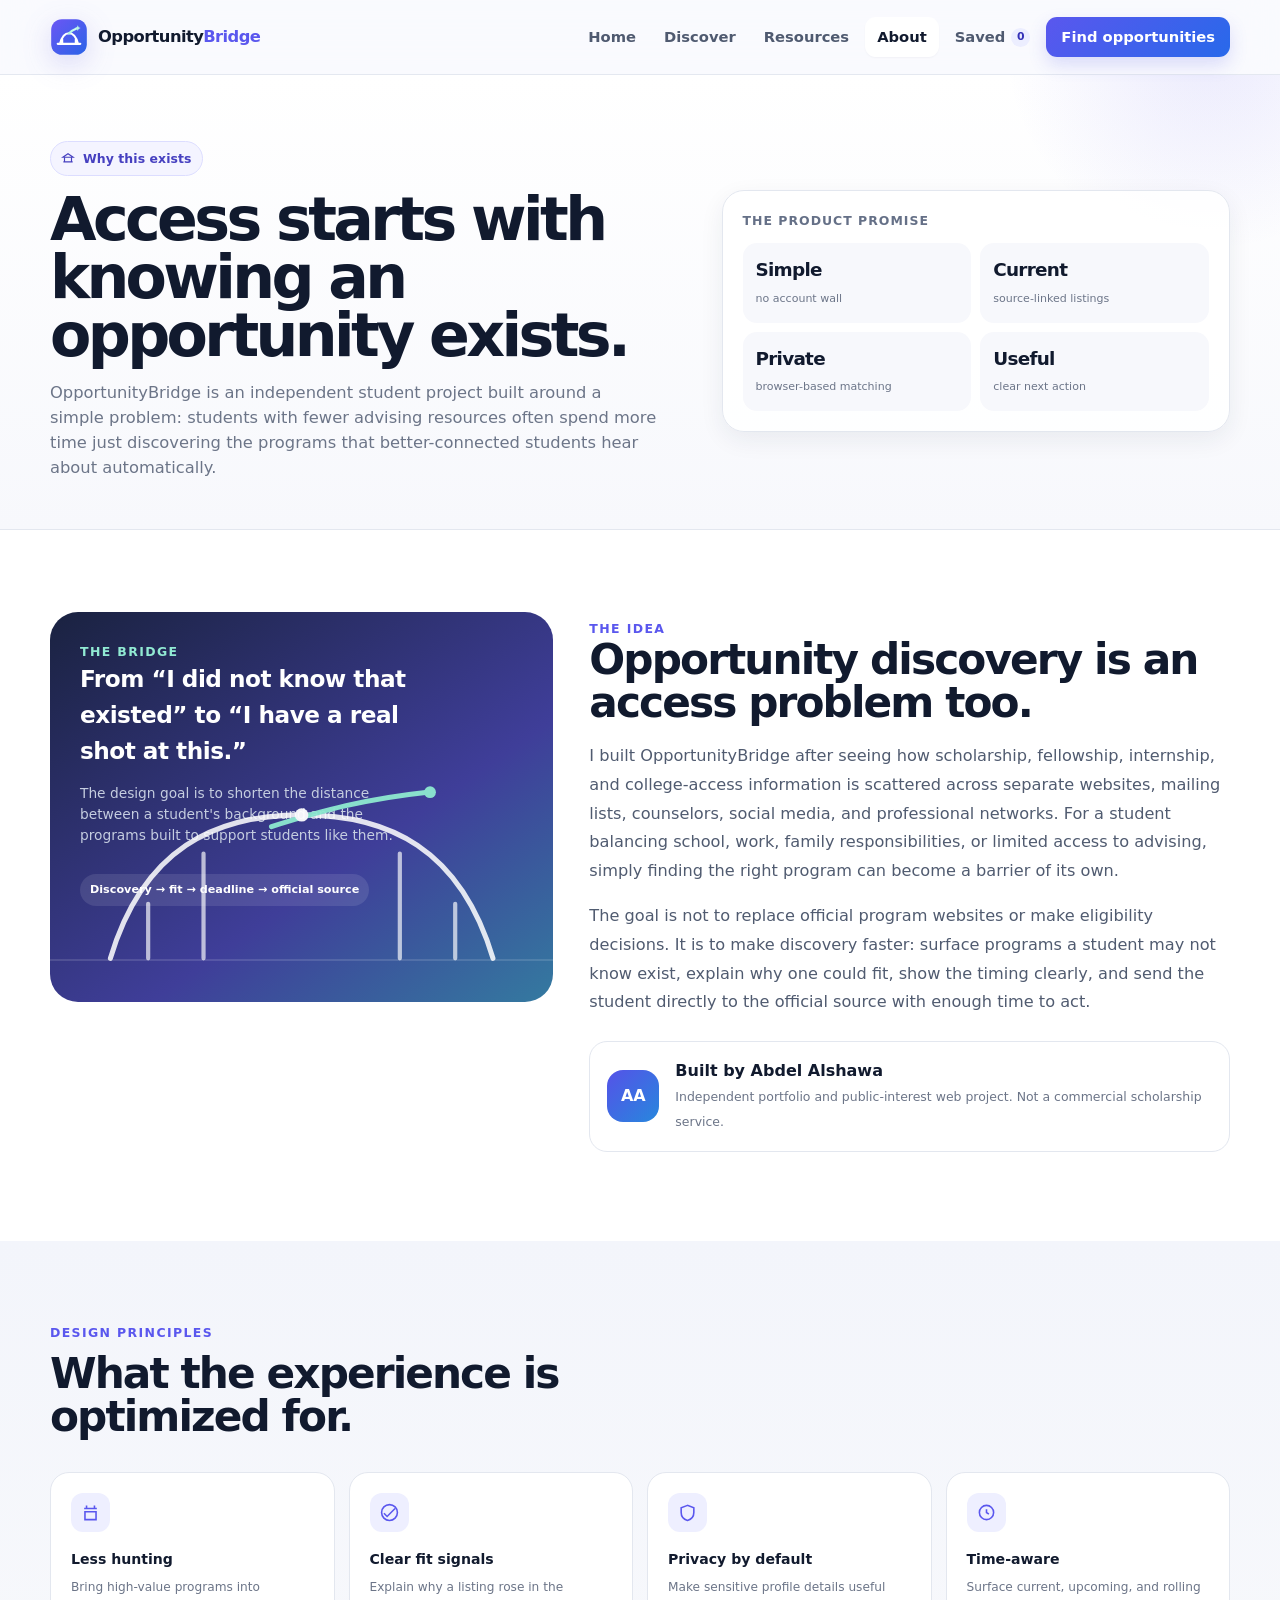
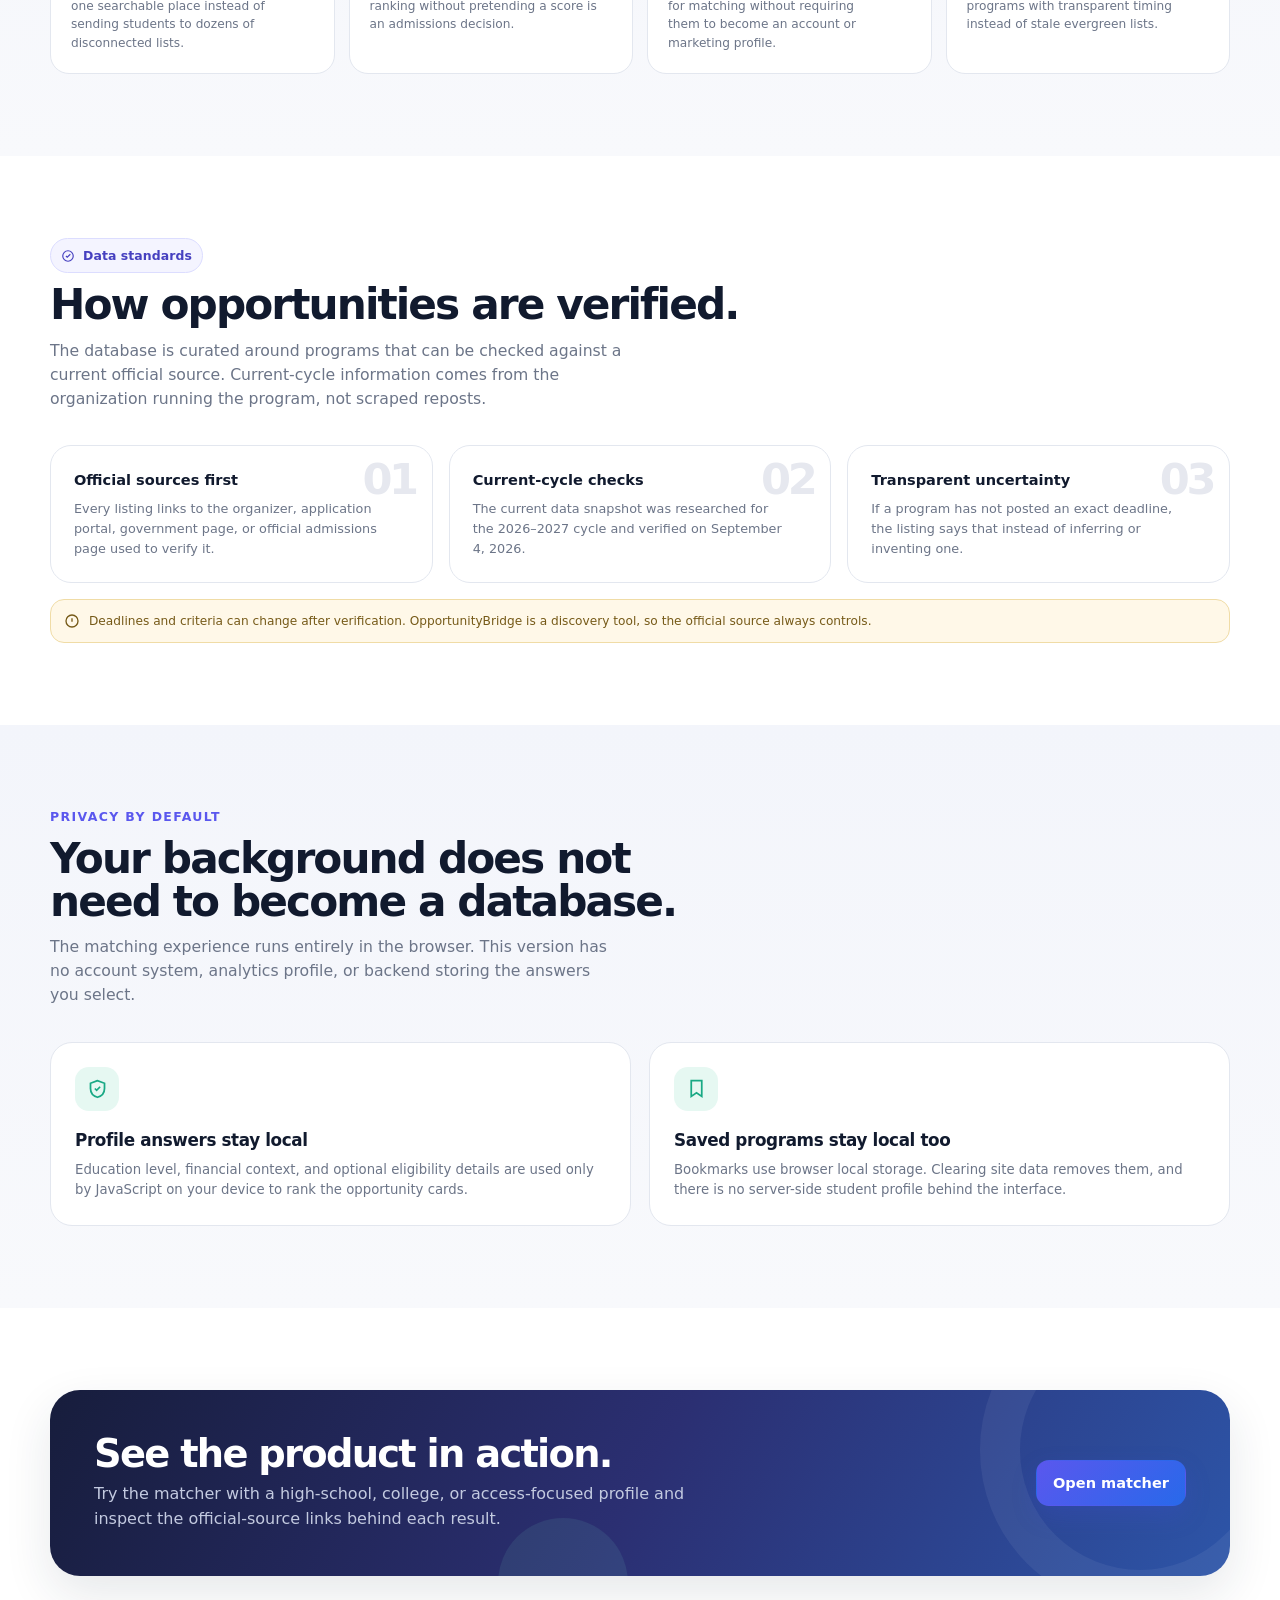
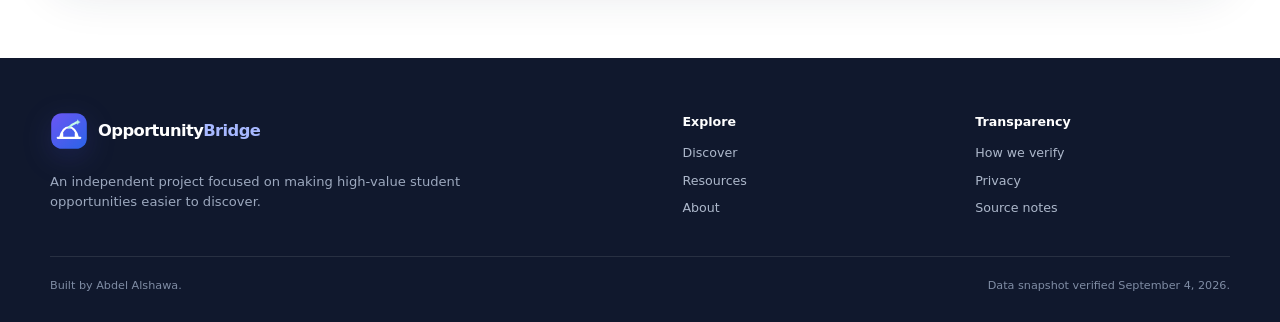
==== about.html @ 3ac4e755 "Add files via upload" ====
<!doctype html>
<html lang="en">
<head><meta charset="utf-8"><meta name="viewport" content="width=device-width, initial-scale=1"><meta name="description" content="Why OpportunityBridge exists, how opportunity data is verified, and how the matching experience protects student privacy."><meta name="theme-color" content="#5a57ee"><title>About | OpportunityBridge</title><link rel="icon" href="favicon.svg" type="image/svg+xml"><link rel="stylesheet" href="styles.css"></head>
<body>
<a class="skip-link" href="#main">Skip to content</a>
<header class="site-header"><div class="container nav"><a class="brand" href="index.html"><span class="brand-mark"><img src="logo-mark.svg" alt=""></span><span class="brand-name">Opportunity<span>Bridge</span></span></a><button class="mobile-menu" aria-label="Open navigation" aria-expanded="false"><svg viewBox="0 0 24 24" fill="none" stroke="currentColor" stroke-width="2"><path d="M4 7h16M4 12h16M4 17h16"/></svg></button><nav class="nav-links"><a href="index.html">Home</a><a href="discover.html">Discover</a><a href="resources.html">Resources</a><a class="active" href="about.html">About</a><a class="saved-nav" href="discover.html?saved=1">Saved <span class="saved-count" data-saved-count>0</span></a><a class="nav-cta" href="discover.html">Find opportunities</a></nav></div></header>
<main id="main">
<section class="page-hero"><div class="container page-hero-grid"><div><div class="eyebrow"><svg viewBox="0 0 24 24" fill="none" stroke="currentColor" stroke-width="2"><path d="M4 17h16M6 17V9m12 8V9"/><path d="M3 9h18L12 3 3 9Z"/></svg> Why this exists</div><h1>Access starts with knowing an opportunity exists.</h1><p>OpportunityBridge is an independent student project built around a simple problem: students with fewer advising resources often spend more time just discovering the programs that better-connected students hear about automatically.</p></div><div class="hero-side-panel"><div class="side-panel-title">The product promise</div><div class="side-metric-grid"><div class="side-metric"><strong>Simple</strong><span>no account wall</span></div><div class="side-metric"><strong>Current</strong><span>source-linked listings</span></div><div class="side-metric"><strong>Private</strong><span>browser-based matching</span></div><div class="side-metric"><strong>Useful</strong><span>clear next action</span></div></div></div></div></section>

<section class="section white"><div class="container story-layout"><div class="story-visual"><div class="kicker" style="color:#91ead3">The bridge</div><h3>From “I did not know that existed” to “I have a real shot at this.”</h3><p>The design goal is to shorten the distance between a student's background and the programs built to support students like them.</p><span class="quote-chip">Discovery → fit → deadline → official source</span><svg class="bridge-art" viewBox="0 0 600 250" fill="none" xmlns="http://www.w3.org/2000/svg"><path d="M0 218H600" stroke="rgba(255,255,255,.18)" stroke-width="2"/><path d="M72 216C111 85 197 45 300 45C403 45 489 85 528 216" stroke="rgba(255,255,255,.9)" stroke-width="6" stroke-linecap="round"/><path d="M117 216V151M483 216V151M183 216V91M417 216V91" stroke="rgba(255,255,255,.7)" stroke-width="5" stroke-linecap="round"/><path d="M264 59C327 39 376 26 450 18" stroke="#8EE9D0" stroke-width="6" stroke-linecap="round"/><circle cx="453" cy="18" r="7" fill="#8EE9D0"/><circle cx="300" cy="45" r="8" fill="#fff"/></svg></div><div class="story-copy"><div class="kicker">The idea</div><h2>Opportunity discovery is an access problem too.</h2><p>I built OpportunityBridge after seeing how scholarship, fellowship, internship, and college-access information is scattered across separate websites, mailing lists, counselors, social media, and professional networks. For a student balancing school, work, family responsibilities, or limited access to advising, simply finding the right program can become a barrier of its own.</p><p>The goal is not to replace official program websites or make eligibility decisions. It is to make discovery faster: surface programs a student may not know exist, explain why one could fit, show the timing clearly, and send the student directly to the official source with enough time to act.</p><div class="founder-card"><div class="founder-avatar">AA</div><div><strong>Built by Abdel Alshawa</strong><span>Independent portfolio and public-interest web project. Not a commercial scholarship service.</span></div></div></div></div></section>

<section class="section tint"><div class="container"><div class="section-head"><div class="section-copy"><div class="kicker">Design principles</div><h2>What the experience is optimized for.</h2></div></div><div class="principles-grid"><article class="principle-card"><div class="principle-icon"><svg viewBox="0 0 24 24" fill="none" stroke="currentColor" stroke-width="2"><path d="M4 7h16M7 3v4m10-4v4M5 11h14v10H5z"/></svg></div><strong>Less hunting</strong><p>Bring high-value programs into one searchable place instead of sending students to dozens of disconnected lists.</p></article><article class="principle-card"><div class="principle-icon"><svg viewBox="0 0 24 24" fill="none" stroke="currentColor" stroke-width="2"><path d="m5 13 4 4L19 7"/><circle cx="12" cy="12" r="10"/></svg></div><strong>Clear fit signals</strong><p>Explain why a listing rose in the ranking without pretending a score is an admissions decision.</p></article><article class="principle-card"><div class="principle-icon"><svg viewBox="0 0 24 24" fill="none" stroke="currentColor" stroke-width="2"><path d="M12 3 4 6v6c0 5 3.4 8.7 8 10 4.6-1.3 8-5 8-10V6l-8-3Z"/></svg></div><strong>Privacy by default</strong><p>Make sensitive profile details useful for matching without requiring them to become an account or marketing profile.</p></article><article class="principle-card"><div class="principle-icon"><svg viewBox="0 0 24 24" fill="none" stroke="currentColor" stroke-width="2"><path d="M12 8v4l3 2"/><circle cx="12" cy="12" r="9"/></svg></div><strong>Time-aware</strong><p>Surface current, upcoming, and rolling programs with transparent timing instead of stale evergreen lists.</p></article></div></div></section>

<section class="section white" id="verification"><div class="container"><div class="section-head"><div class="section-copy"><div class="eyebrow"><svg viewBox="0 0 24 24" fill="none" stroke="currentColor" stroke-width="2"><circle cx="12" cy="12" r="9"/><path d="m8.5 12 2.2 2.2L16 9"/></svg> Data standards</div><h2>How opportunities are verified.</h2><p>The database is curated around programs that can be checked against a current official source. Current-cycle information comes from the organization running the program, not scraped reposts.</p></div></div><div class="method-grid"><article class="method-card"><strong>Official sources first</strong><p>Every listing links to the organizer, application portal, government page, or official admissions page used to verify it.</p></article><article class="method-card"><strong>Current-cycle checks</strong><p>The current data snapshot was researched for the 2026–2027 cycle and verified on September 4, 2026.</p></article><article class="method-card"><strong>Transparent uncertainty</strong><p>If a program has not posted an exact deadline, the listing says that instead of inferring or inventing one.</p></article></div><div style="height:16px"></div><div class="disclaimer"><svg viewBox="0 0 24 24" fill="none" stroke="currentColor" stroke-width="2"><circle cx="12" cy="12" r="9"/><path d="M12 8v5M12 17h.01"/></svg><span>Deadlines and criteria can change after verification. OpportunityBridge is a discovery tool, so the official source always controls.</span></div></div></section>

<section class="section tint" id="privacy"><div class="container"><div class="section-head"><div class="section-copy"><div class="kicker">Privacy by default</div><h2>Your background does not need to become a database.</h2><p>The matching experience runs entirely in the browser. This version has no account system, analytics profile, or backend storing the answers you select.</p></div></div><div class="privacy-grid"><article class="privacy-feature"><div class="feature-icon"><svg viewBox="0 0 24 24" fill="none" stroke="currentColor" stroke-width="2"><path d="M12 3 4 6v6c0 5 3.4 8.7 8 10 4.6-1.3 8-5 8-10V6l-8-3Z"/><path d="m9 12 2 2 4-4"/></svg></div><h3>Profile answers stay local</h3><p>Education level, financial context, and optional eligibility details are used only by JavaScript on your device to rank the opportunity cards.</p></article><article class="privacy-feature"><div class="feature-icon"><svg viewBox="0 0 24 24" fill="none" stroke="currentColor" stroke-width="2"><path d="M6 3h12v18l-6-4-6 4z"/></svg></div><h3>Saved programs stay local too</h3><p>Bookmarks use browser local storage. Clearing site data removes them, and there is no server-side student profile behind the interface.</p></article></div></div></section>
<section class="section white"><div class="container"><div class="cta-band"><div><h2>See the product in action.</h2><p>Try the matcher with a high-school, college, or access-focused profile and inspect the official-source links behind each result.</p></div><a class="btn btn-primary" href="discover.html">Open matcher</a></div></div></section>
</main>
<footer class="site-footer"><div class="container"><div class="footer-grid"><div><a class="brand" href="index.html"><span class="brand-mark"><img src="logo-mark.svg" alt=""></span><span class="brand-name">Opportunity<span>Bridge</span></span></a><p>An independent project focused on making high-value student opportunities easier to discover.</p></div><div class="footer-links"><strong>Explore</strong><a href="discover.html">Discover</a><a href="resources.html">Resources</a><a href="about.html">About</a></div><div class="footer-links"><strong>Transparency</strong><a href="#verification">How we verify</a><a href="#privacy">Privacy</a><a href="sources.html">Source notes</a></div></div><div class="footer-bottom"><span>Built by Abdel Alshawa.</span><span>Data snapshot verified September 4, 2026.</span></div></div></footer>
<div class="toast" id="toast" role="status" aria-live="polite"><div class="toast-icon"><svg viewBox="0 0 24 24" fill="none" stroke="currentColor" stroke-width="2"><path d="m5 13 4 4L19 7"/></svg></div><div><strong id="toast-title">Saved</strong><span id="toast-copy">Opportunity added to your list.</span></div></div>
<script src="data.js"></script><script src="app.js"></script></body></html>
---- styles.css ----
:root {
  --bg: #f6f7fb;
  --bg-deep: #eef1f8;
  --surface: #ffffff;
  --surface-2: #fbfcff;
  --ink: #111a2e;
  --ink-soft: #39445b;
  --muted: #6c7588;
  --line: #e3e7ef;
  --line-strong: #d5dbe7;
  --brand: #5a57ee;
  --brand-2: #2869ea;
  --brand-dark: #3431b7;
  --brand-soft: #eeefff;
  --mint: #19a985;
  --mint-soft: #e6f8f2;
  --amber: #a96708;
  --amber-soft: #fff4dd;
  --rose: #c2415d;
  --rose-soft: #fff0f3;
  --blue-soft: #eaf2ff;
  --violet: #7a49cf;
  --violet-soft: #f3edff;
  --shadow-xs: 0 1px 2px rgba(17, 24, 39, .04);
  --shadow-sm: 0 8px 24px rgba(31, 42, 68, .07);
  --shadow-md: 0 18px 48px rgba(31, 42, 68, .11);
  --shadow-lg: 0 30px 80px rgba(31, 42, 68, .16);
  --radius-sm: 12px;
  --radius: 18px;
  --radius-lg: 26px;
  --radius-xl: 34px;
  --container: 1180px;
}

* { box-sizing: border-box; }
html { scroll-behavior: smooth; }
body {
  margin: 0;
  min-height: 100vh;
  background: var(--bg);
  color: var(--ink);
  font-family: Inter, ui-sans-serif, system-ui, -apple-system, BlinkMacSystemFont, "Segoe UI", sans-serif;
  line-height: 1.55;
  -webkit-font-smoothing: antialiased;
}
body::selection { background: #dcdcff; color: #1f1c74; }
a { color: inherit; }
button, input, select { font: inherit; }
button { cursor: pointer; }
img, svg { display: block; max-width: 100%; }
.container { width: min(var(--container), calc(100% - 40px)); margin: 0 auto; }
.muted { color: var(--muted); }

.skip-link { position: fixed; left: 14px; top: -80px; z-index: 9999; background: var(--ink); color: #fff; padding: 10px 14px; border-radius: 10px; text-decoration: none; }
.skip-link:focus { top: 14px; }

/* Header / brand */
.site-header {
  position: sticky;
  top: 0;
  z-index: 60;
  border-bottom: 1px solid rgba(224, 228, 238, .82);
  background: rgba(250, 251, 254, .82);
  backdrop-filter: blur(18px) saturate(160%);
}
.nav { min-height: 74px; display: flex; align-items: center; justify-content: space-between; gap: 22px; }
.brand { display: inline-flex; align-items: center; gap: 10px; text-decoration: none; white-space: nowrap; }
.brand-mark { width: 38px; height: 38px; flex: 0 0 auto; filter: drop-shadow(0 8px 14px rgba(75, 77, 214, .2)); }
.brand-mark img { width: 100%; height: 100%; }
.brand-name { font-weight: 850; letter-spacing: -.035em; font-size: 1.02rem; }
.brand-name span { color: var(--brand); }
.nav-links { display: flex; align-items: center; gap: 4px; }
.nav-links > a { color: #4f5a70; text-decoration: none; padding: 9px 12px; border-radius: 11px; font-size: .92rem; font-weight: 680; transition: .16s ease; }
.nav-links > a:hover, .nav-links > a.active { color: var(--ink); background: rgba(255, 255, 255, .9); box-shadow: var(--shadow-xs); }
.nav-cta { color: #fff !important; background: linear-gradient(135deg, var(--brand), var(--brand-2)) !important; box-shadow: 0 8px 18px rgba(68, 78, 226, .18) !important; padding-inline: 15px !important; }
.nav-cta:hover { transform: translateY(-1px); }
.saved-nav { display: inline-flex; align-items: center; gap: 6px; }
.saved-count { min-width: 19px; height: 19px; border-radius: 999px; display: inline-grid; place-items: center; font-size: .68rem; font-weight: 850; background: #eceeff; color: var(--brand-dark); padding: 0 5px; }
.mobile-menu { display: none; border: 1px solid var(--line); color: var(--ink); background: #fff; border-radius: 12px; width: 42px; height: 42px; place-items: center; }
.mobile-menu svg { width: 19px; }

/* Shared typography / controls */
h1, h2, h3, p { text-wrap: pretty; }
h1 { margin: 0; font-size: clamp(3rem, 5.8vw, 5.8rem); line-height: .96; letter-spacing: -.06em; }
h2 { margin: 0; font-size: clamp(2rem, 3.3vw, 3.35rem); line-height: 1.02; letter-spacing: -.045em; }
h3 { letter-spacing: -.022em; }
.eyebrow { display: inline-flex; align-items: center; gap: 8px; padding: 7px 10px; border: 1px solid #dcddff; background: rgba(243, 243, 255, .9); color: #4640c0; border-radius: 999px; font-size: .78rem; font-weight: 800; letter-spacing: .005em; }
.eyebrow svg { width: 14px; height: 14px; }
.eyebrow-dot { width: 7px; height: 7px; border-radius: 50%; background: var(--brand); box-shadow: 0 0 0 4px #dedfff; }
.kicker { font-size: .78rem; font-weight: 850; text-transform: uppercase; letter-spacing: .11em; color: var(--brand); }
.btn { min-height: 44px; border-radius: 13px; padding: 11px 16px; border: 1px solid transparent; display: inline-flex; align-items: center; justify-content: center; gap: 8px; text-decoration: none; font-weight: 780; font-size: .91rem; transition: transform .18s ease, box-shadow .18s ease, background .18s ease, border-color .18s ease; }
.btn svg { width: 17px; height: 17px; }
.btn-primary { background: linear-gradient(135deg, var(--brand), var(--brand-2)); color: #fff; box-shadow: 0 10px 24px rgba(66, 76, 220, .22); }
.btn-primary:hover { transform: translateY(-2px); box-shadow: 0 14px 28px rgba(66, 76, 220, .26); }
.btn-secondary { background: #fff; color: var(--ink); border-color: var(--line); box-shadow: var(--shadow-xs); }
.btn-secondary:hover { transform: translateY(-1px); border-color: #cdd3df; box-shadow: var(--shadow-sm); }
.btn-ghost { background: transparent; color: #4d5870; border-color: transparent; }
.btn-sm { min-height: 38px; padding: 8px 11px; border-radius: 10px; font-size: .82rem; }

/* Home hero */
.hero {
  position: relative;
  overflow: hidden;
  padding: 82px 0 78px;
  background:
    radial-gradient(circle at 84% 12%, rgba(96, 92, 244, .16), transparent 28%),
    radial-gradient(circle at 12% 88%, rgba(27, 178, 142, .09), transparent 25%),
    linear-gradient(180deg, #fcfcff 0%, #f5f7fc 100%);
}
.hero::before { content: ""; position: absolute; inset: 0; pointer-events: none; opacity: .45; background-image: radial-gradient(#dfe2eb 1px, transparent 1px); background-size: 24px 24px; mask-image: linear-gradient(to bottom, rgba(0,0,0,.55), transparent 78%); }
.hero-orb { position: absolute; border-radius: 999px; filter: blur(1px); pointer-events: none; }
.hero-orb.one { width: 180px; height: 180px; right: 4%; top: 8%; background: rgba(77, 90, 239, .07); border: 1px solid rgba(77,90,239,.11); }
.hero-orb.two { width: 84px; height: 84px; right: 38%; bottom: 8%; background: rgba(26, 169, 133, .09); }
.hero-grid { position: relative; z-index: 2; display: grid; grid-template-columns: 1.03fr .97fr; align-items: center; gap: 66px; }
.hero-copy-wrap { max-width: 700px; }
.hero h1 { margin-top: 20px; }
.hero h1 .gradient-text { background: linear-gradient(110deg, #5149e7 0%, #2871e6 58%, #1aa784 100%); -webkit-background-clip: text; background-clip: text; color: transparent; }
.hero-copy { margin: 24px 0 0; color: #4e5970; font-size: 1.13rem; line-height: 1.7; max-width: 650px; }
.hero-actions { margin-top: 28px; display: flex; flex-wrap: wrap; gap: 11px; }
.trust-line { margin-top: 20px; display: flex; flex-wrap: wrap; gap: 16px; color: #657088; font-size: .82rem; font-weight: 650; }
.trust-item { display: inline-flex; align-items: center; gap: 6px; }
.trust-item svg { width: 15px; color: var(--mint); }

.quick-match { margin-top: 28px; padding: 12px; border: 1px solid rgba(215, 220, 233, .9); border-radius: 18px; background: rgba(255,255,255,.82); box-shadow: 0 12px 34px rgba(31,42,68,.07); display: grid; grid-template-columns: 1fr 1fr auto; gap: 9px; max-width: 660px; }
.quick-field { position: relative; min-width: 0; }
.quick-field label { display: block; margin: 0 0 4px 3px; color: #707b90; font-size: .67rem; font-weight: 800; text-transform: uppercase; letter-spacing: .06em; }
.quick-field select { width: 100%; height: 44px; border: 0; outline: 0; background: #f7f8fc; color: var(--ink); border-radius: 11px; padding: 0 34px 0 11px; font-weight: 650; }
.quick-match .btn { align-self: end; min-height: 44px; }

.hero-product { position: relative; min-height: 500px; }
.product-window { position: absolute; inset: 16px 0 16px 20px; border: 1px solid rgba(213, 218, 232, .95); border-radius: 28px; background: rgba(255,255,255,.94); box-shadow: var(--shadow-lg); overflow: hidden; transform: rotate(.7deg); }
.product-bar { height: 54px; border-bottom: 1px solid var(--line); display: flex; align-items: center; justify-content: space-between; padding: 0 18px; background: #fcfcfe; }
.window-dots { display: flex; gap: 6px; }
.window-dots i { width: 8px; height: 8px; border-radius: 50%; background: #d7dce7; }
.product-brand { display: flex; align-items: center; gap: 7px; font-size: .75rem; font-weight: 850; }
.product-brand img { width: 23px; height: 23px; }
.product-body { display: grid; grid-template-columns: 135px 1fr; min-height: 430px; }
.product-sidebar { padding: 18px 14px; background: #f8f9fd; border-right: 1px solid var(--line); }
.mock-profile { display: flex; align-items: center; gap: 8px; margin-bottom: 18px; }
.mock-avatar { width: 34px; height: 34px; border-radius: 11px; display: grid; place-items: center; background: linear-gradient(135deg, #dfe3ff, #d8f7ef); color: #413db2; font-weight: 900; font-size: .75rem; }
.mock-profile strong { display: block; font-size: .74rem; }
.mock-profile span { display: block; color: var(--muted); font-size: .62rem; }
.mock-nav { display: grid; gap: 7px; }
.mock-nav span { border-radius: 9px; padding: 8px 9px; color: #748098; font-size: .67rem; font-weight: 700; }
.mock-nav span.active { background: #e9ebff; color: #4c47ca; }
.mock-main { padding: 18px; background: linear-gradient(180deg, #fff, #fbfcff); }
.mock-main-head { display: flex; justify-content: space-between; gap: 8px; align-items: center; margin-bottom: 14px; }
.mock-main-head strong { font-size: .83rem; }
.mock-chip { border-radius: 999px; padding: 5px 8px; background: var(--mint-soft); color: #14795f; font-size: .6rem; font-weight: 850; }
.mock-search { height: 35px; border: 1px solid var(--line); background: #fff; border-radius: 10px; display: flex; align-items: center; gap: 7px; color: #9aa2b1; padding: 0 10px; font-size: .66rem; margin-bottom: 12px; }
.mock-search svg { width: 13px; }
.mock-card { padding: 12px; border: 1px solid var(--line); border-radius: 14px; background: #fff; margin-bottom: 9px; box-shadow: 0 5px 15px rgba(31,42,68,.035); }
.mock-card-top { display: flex; align-items: center; gap: 9px; }
.mock-logo { width: 32px; height: 32px; border-radius: 10px; display: grid; place-items: center; font-size: .63rem; font-weight: 900; color: #fff; background: linear-gradient(135deg, #4d5de7, #2784e4); }
.mock-card:nth-of-type(3) .mock-logo { background: linear-gradient(135deg, #8a50d6, #594fe5); }
.mock-card:nth-of-type(4) .mock-logo { background: linear-gradient(135deg, #1a9c7a, #31b9a1); }
.mock-card-copy { min-width: 0; flex: 1; }
.mock-card-copy strong { display: block; font-size: .71rem; white-space: nowrap; overflow: hidden; text-overflow: ellipsis; }
.mock-card-copy span { display: block; margin-top: 2px; color: var(--muted); font-size: .58rem; }
.mock-score { width: 42px; height: 42px; border-radius: 50%; display: grid; place-items: center; font-size: .62rem; font-weight: 900; color: #403bb7; background: conic-gradient(var(--brand) 0 92%, #eceefa 92% 100%); position: relative; }
.mock-score::after { content: ""; position: absolute; inset: 4px; background: #fff; border-radius: 50%; }
.mock-score span { position: relative; z-index: 1; }
.mock-meta { display: flex; justify-content: space-between; gap: 8px; margin-top: 10px; color: #7a8497; font-size: .57rem; }
.mock-meta b { color: #3d4960; }
.floating-card { position: absolute; z-index: 4; border: 1px solid rgba(218,222,233,.92); border-radius: 16px; background: rgba(255,255,255,.96); box-shadow: var(--shadow-md); padding: 12px 14px; backdrop-filter: blur(12px); }
.floating-card.top { right: -24px; top: 5px; }
.floating-card.bottom { left: -12px; bottom: 10px; }
.floating-card .float-icon { width: 31px; height: 31px; border-radius: 10px; display: grid; place-items: center; margin-bottom: 7px; background: var(--mint-soft); color: var(--mint); }
.floating-card .float-icon svg { width: 16px; }
.floating-card strong { display: block; font-size: .72rem; }
.floating-card span { color: var(--muted); font-size: .62rem; }

.stats-strip { position: relative; z-index: 3; margin-top: 48px; display: grid; grid-template-columns: repeat(4, 1fr); border: 1px solid var(--line); border-radius: 20px; background: rgba(255,255,255,.82); overflow: hidden; box-shadow: var(--shadow-sm); }
.stat { padding: 18px 20px; border-right: 1px solid var(--line); }
.stat:last-child { border-right: 0; }
.stat strong { display: flex; align-items: center; gap: 7px; font-size: 1.35rem; letter-spacing: -.04em; }
.stat strong svg { width: 18px; color: var(--brand); }
.stat span { display: block; margin-top: 2px; color: var(--muted); font-size: .78rem; }

.logo-strip { padding: 24px 0; border-top: 1px solid var(--line); border-bottom: 1px solid var(--line); background: #fff; }
.logo-strip-inner { display: flex; align-items: center; gap: 28px; }
.logo-strip-label { flex: 0 0 auto; color: #8a93a5; font-size: .72rem; font-weight: 800; text-transform: uppercase; letter-spacing: .1em; }
.logo-cloud { display: flex; flex-wrap: wrap; align-items: center; justify-content: space-around; width: 100%; gap: 18px 28px; color: #5f687b; }
.logo-cloud span { font-size: .92rem; font-weight: 820; letter-spacing: -.02em; opacity: .8; }

/* Sections / bento */
.section { padding: 82px 0; }
.section.white { background: #fff; }
.section.tint { background: linear-gradient(180deg, #f3f5fb 0%, #f8f9fc 100%); }
.section-head { display: flex; align-items: end; justify-content: space-between; gap: 34px; margin-bottom: 34px; }
.section-head .section-copy { max-width: 690px; }
.section-head h2 { margin-top: 10px; }
.section-head p { max-width: 600px; margin: 12px 0 0; color: var(--muted); font-size: .98rem; }

.steps-grid { display: grid; grid-template-columns: repeat(3, 1fr); gap: 18px; }
.step-card { position: relative; min-height: 275px; padding: 25px; border: 1px solid var(--line); border-radius: 24px; overflow: hidden; background: #fff; box-shadow: var(--shadow-xs); }
.step-number { width: 35px; height: 35px; border-radius: 11px; display: grid; place-items: center; background: var(--brand-soft); color: var(--brand-dark); font-weight: 900; font-size: .78rem; }
.step-card h3 { margin: 19px 0 8px; font-size: 1.22rem; }
.step-card p { margin: 0; color: var(--muted); font-size: .91rem; max-width: 320px; }
.step-visual { position: absolute; left: 25px; right: 25px; bottom: 20px; height: 72px; border-radius: 15px; background: #f7f8fc; border: 1px solid #eceef4; padding: 10px; }
.visual-input { height: 17px; width: 74%; border-radius: 6px; background: #e7e9f0; margin-bottom: 7px; }
.visual-chips { display: flex; gap: 5px; }
.visual-chips i { display: block; width: 48px; height: 15px; border-radius: 999px; background: #dedfff; }
.visual-chips i:nth-child(2) { width: 65px; background: #dff4ee; }
.visual-list { display: grid; grid-template-columns: 1fr auto; align-items: center; gap: 8px; height: 100%; }
.visual-list div { display: grid; gap: 5px; }
.visual-list i { height: 7px; border-radius: 4px; background: #dfe3ec; }
.visual-list i:first-child { width: 85%; background: #bfc8ff; }
.visual-checks { display: grid; grid-template-columns: repeat(2, 1fr); gap: 7px; }
.visual-checks span { min-height: 21px; border-radius: 8px; background: #e9f8f3; color: #188168; display: flex; align-items: center; gap: 5px; padding: 0 7px; font-size: .56rem; font-weight: 800; }
.visual-checks span::before { content: "✓"; }

.goal-grid { display: grid; grid-template-columns: 1.18fr .82fr .82fr; grid-template-rows: 210px 210px; gap: 18px; }
.goal-card { position: relative; border-radius: 24px; overflow: hidden; padding: 24px; text-decoration: none; border: 1px solid var(--line); transition: transform .18s ease, box-shadow .18s ease; }
.goal-card:hover { transform: translateY(-3px); box-shadow: var(--shadow-md); }
.goal-card h3 { margin: 12px 0 6px; font-size: 1.24rem; }
.goal-card p { margin: 0; max-width: 370px; color: #626d82; font-size: .89rem; }
.goal-card .goal-icon { width: 42px; height: 42px; display: grid; place-items: center; border-radius: 13px; background: rgba(255,255,255,.75); box-shadow: var(--shadow-xs); }
.goal-card .goal-icon svg { width: 20px; }
.goal-card .mini-arrow { position: absolute; right: 20px; bottom: 18px; width: 36px; height: 36px; border-radius: 11px; display: grid; place-items: center; background: rgba(255,255,255,.82); }
.goal-card .mini-arrow svg { width: 17px; }
.goal-card.large { grid-row: span 2; padding: 30px; background: linear-gradient(150deg, #e6e7ff, #eef7ff 55%, #e4faf4); }
.goal-card.large h3 { font-size: 1.65rem; max-width: 330px; }
.goal-card.large p { font-size: .95rem; }
.goal-card.large::after { content: ""; position: absolute; width: 230px; height: 230px; border-radius: 50%; border: 32px solid rgba(84, 83, 235, .08); right: -56px; bottom: -78px; }
.goal-card.scholarship { background: linear-gradient(145deg, #fff1f4, #fff8f8); }
.goal-card.internship { background: linear-gradient(145deg, #edf4ff, #f7fbff); }
.goal-card.research { background: linear-gradient(145deg, #ecfaf5, #f7fffc); }
.goal-card.network { background: linear-gradient(145deg, #f7efff, #fcf9ff); }

.featured-grid { display: grid; grid-template-columns: repeat(3, minmax(0, 1fr)); gap: 18px; }
.opportunity-card { position: relative; display: flex; flex-direction: column; min-width: 0; gap: 14px; border: 1px solid var(--line); border-radius: 21px; padding: 19px; background: #fff; box-shadow: var(--shadow-xs); transition: transform .18s ease, box-shadow .18s ease, border-color .18s ease; }
.opportunity-card:hover { transform: translateY(-3px); border-color: #d2d7e5; box-shadow: var(--shadow-md); }
.card-top { display: flex; align-items: flex-start; gap: 12px; }
.org-avatar { width: 44px; height: 44px; border-radius: 13px; flex: 0 0 auto; display: grid; place-items: center; color: #fff; font-size: .72rem; font-weight: 900; letter-spacing: -.03em; background: linear-gradient(135deg, #5b58eb, #2874e5); box-shadow: 0 8px 18px rgba(67, 77, 213, .17); }
.org-avatar.tone-1 { background: linear-gradient(135deg, #1a9d7a, #35b697); }
.org-avatar.tone-2 { background: linear-gradient(135deg, #7950d4, #4f55db); }
.org-avatar.tone-3 { background: linear-gradient(135deg, #e05d66, #e2864f); }
.org-avatar.tone-4 { background: linear-gradient(135deg, #2759c8, #2690d9); }
.card-title-wrap { min-width: 0; flex: 1; }
.org { color: #80899a; font-size: .72rem; font-weight: 720; margin-bottom: 4px; white-space: nowrap; overflow: hidden; text-overflow: ellipsis; }
.opportunity-card h3 { margin: 0; font-size: 1.03rem; line-height: 1.27; }
.bookmark { width: 36px; height: 36px; border-radius: 11px; border: 1px solid var(--line); background: #fff; color: #7d8798; display: grid; place-items: center; flex: 0 0 auto; transition: .16s ease; }
.bookmark svg { width: 17px; }
.bookmark:hover, .bookmark.saved { color: var(--brand); border-color: #c9caff; background: var(--brand-soft); }
.card-status-row { display: flex; align-items: center; justify-content: space-between; gap: 10px; }
.card-tags { display: flex; flex-wrap: wrap; gap: 6px; min-width: 0; }
.pill, .tag, .match-badge { display: inline-flex; align-items: center; border-radius: 999px; font-size: .67rem; font-weight: 800; white-space: nowrap; }
.pill { padding: 5px 8px; }
.pill::before { content: ""; width: 5px; height: 5px; border-radius: 50%; margin-right: 5px; background: currentColor; }
.pill-open { color: #12765d; background: var(--mint-soft); }
.pill-upcoming { color: #916006; background: var(--amber-soft); }
.pill-rolling { color: #6d42ba; background: var(--violet-soft); }
.pill-closed { color: #757d8d; background: #f0f2f6; }
.tag { color: #616b7e; background: #f2f4f8; padding: 5px 8px; }
.match-badge { color: #443fc3; background: #eceeff; padding: 5px 8px; }
.match-ring { width: 49px; height: 49px; border-radius: 50%; flex: 0 0 auto; display: grid; place-items: center; background: conic-gradient(var(--brand) calc(var(--match) * 1%), #e9ebf2 0); position: relative; }
.match-ring::after { content: ""; position: absolute; inset: 5px; border-radius: 50%; background: #fff; }
.match-ring span { position: relative; z-index: 1; font-size: .65rem; font-weight: 900; color: #3935a9; }
.card-summary { margin: 0; color: #566176; font-size: .87rem; line-height: 1.55; }
.match-reasons { border: 1px solid #e8ebf1; background: #f9fafc; border-radius: 13px; padding: 10px 11px; }
.match-reasons strong { display: block; margin-bottom: 6px; font-size: .72rem; }
.reason-list { display: flex; flex-wrap: wrap; gap: 5px 10px; }
.reason { color: #5f697c; font-size: .68rem; }
.reason::before { content: "✓"; margin-right: 4px; color: var(--mint); font-weight: 900; }
.card-meta { display: grid; grid-template-columns: 1fr; gap: 8px; margin-top: auto; }
.meta-box { display: flex; align-items: flex-start; gap: 9px; border-radius: 12px; background: #f8f9fc; padding: 9px 10px; color: #5a6579; font-size: .75rem; }
.meta-box svg { width: 15px; height: 15px; margin-top: 1px; flex: 0 0 auto; color: #7783a0; }
.meta-box strong { color: #303b51; }
.verification-line { display: flex; align-items: center; gap: 6px; color: #8992a3; font-size: .66rem; }
.verification-line svg { width: 13px; color: var(--mint); }
.card-actions { display: grid; grid-template-columns: .78fr 1.22fr; gap: 8px; }

.access-split { display: grid; grid-template-columns: 1fr 1fr; gap: 26px; align-items: stretch; }
.access-copy { border-radius: 26px; padding: 34px; background: #111a32; color: #fff; overflow: hidden; position: relative; }
.access-copy::after { content: ""; position: absolute; width: 260px; height: 260px; border-radius: 50%; background: radial-gradient(circle, rgba(93,88,239,.32), transparent 66%); right: -72px; top: -72px; }
.access-copy h2 { position: relative; z-index: 1; font-size: clamp(2rem, 3.4vw, 3.1rem); }
.access-copy p { position: relative; z-index: 1; margin: 16px 0 0; color: #bbc4d5; max-width: 530px; }
.access-list { position: relative; z-index: 1; margin-top: 26px; display: grid; gap: 10px; }
.access-list span { display: flex; align-items: center; gap: 9px; color: #e7ebf4; font-size: .88rem; }
.access-list i { width: 25px; height: 25px; border-radius: 8px; display: grid; place-items: center; background: rgba(134, 239, 206, .13); color: #8be7ce; font-style: normal; font-weight: 900; }
.access-visual { border: 1px solid var(--line); border-radius: 26px; background: #fff; padding: 25px; overflow: hidden; }
.access-visual-head { display: flex; align-items: center; justify-content: space-between; gap: 10px; margin-bottom: 18px; }
.access-visual-head strong { font-size: .9rem; }
.privacy-badge { font-size: .67rem; font-weight: 850; color: #12775e; background: var(--mint-soft); border-radius: 999px; padding: 5px 8px; }
.match-logic { display: grid; gap: 13px; }
.logic-row { display: grid; grid-template-columns: 130px 1fr 55px; align-items: center; gap: 12px; }
.logic-row span { color: #657087; font-size: .76rem; font-weight: 700; }
.logic-track { height: 9px; border-radius: 999px; background: #edf0f5; overflow: hidden; }
.logic-track i { display: block; height: 100%; border-radius: inherit; background: linear-gradient(90deg, var(--brand), #6d8ff5); }
.logic-row b { font-size: .75rem; color: #38445b; }
.privacy-card { margin-top: 20px; border-radius: 16px; padding: 16px; background: linear-gradient(135deg, #effbf7, #f7fffc); border: 1px solid #d9f1e9; display: flex; gap: 12px; align-items: flex-start; }
.privacy-card .privacy-icon { width: 36px; height: 36px; border-radius: 11px; display: grid; place-items: center; background: #daf5eb; color: #13816a; flex: 0 0 auto; }
.privacy-card svg { width: 18px; }
.privacy-card strong { display: block; font-size: .84rem; }
.privacy-card p { margin: 3px 0 0; color: #627568; font-size: .75rem; }

.cta-band { position: relative; overflow: hidden; border-radius: 30px; padding: 44px; display: flex; align-items: center; justify-content: space-between; gap: 28px; color: #fff; background: linear-gradient(120deg, #171d3c 0%, #2b2f72 50%, #2d55a8 100%); box-shadow: var(--shadow-md); }
.cta-band::before { content: ""; position: absolute; width: 240px; height: 240px; border-radius: 50%; border: 40px solid rgba(255,255,255,.06); right: -70px; top: -100px; }
.cta-band::after { content: ""; position: absolute; width: 130px; height: 130px; border-radius: 50%; background: rgba(132, 239, 208, .09); left: 38%; bottom: -72px; }
.cta-band > * { position: relative; z-index: 1; }
.cta-band h2 { font-size: clamp(1.7rem, 3vw, 2.5rem); }
.cta-band p { margin: 9px 0 0; color: #c3cae0; max-width: 650px; }

/* Page heroes */
.page-hero { position: relative; overflow: hidden; padding: 66px 0 48px; border-bottom: 1px solid var(--line); background: linear-gradient(180deg, #fff, #f7f8fc); }
.page-hero::after { content: ""; position: absolute; width: 440px; height: 440px; border-radius: 50%; right: -150px; top: -250px; background: radial-gradient(circle, rgba(92,87,238,.12), transparent 66%); }
.page-hero-grid { position: relative; z-index: 2; display: grid; grid-template-columns: 1.1fr .9fr; gap: 50px; align-items: center; }
.page-hero h1 { margin-top: 15px; font-size: clamp(2.7rem, 4.7vw, 4.7rem); }
.page-hero p { color: var(--muted); font-size: 1.02rem; max-width: 760px; margin: 15px 0 0; }
.privacy-note { display: inline-flex; align-items: center; gap: 7px; margin-top: 15px; color: #5b687b; font-size: .8rem; font-weight: 650; }
.privacy-note svg { width: 15px; color: var(--mint); }
.hero-side-panel { border: 1px solid var(--line); border-radius: 22px; padding: 20px; background: rgba(255,255,255,.86); box-shadow: var(--shadow-sm); }
.side-panel-title { font-size: .78rem; font-weight: 850; color: #657087; text-transform: uppercase; letter-spacing: .08em; }
.side-metric-grid { margin-top: 13px; display: grid; grid-template-columns: repeat(2, 1fr); gap: 9px; }
.side-metric { border-radius: 14px; background: #f7f8fc; padding: 13px; }
.side-metric strong { display: block; font-size: 1.15rem; letter-spacing: -.04em; }
.side-metric span { color: var(--muted); font-size: .69rem; }

/* Discover */
.discover-shell { padding: 28px 0 76px; }
.discover-wrap { display: grid; grid-template-columns: 315px minmax(0, 1fr); gap: 22px; align-items: start; }
.filter-panel { position: sticky; top: 94px; border: 1px solid var(--line); border-radius: 22px; background: #fff; box-shadow: var(--shadow-sm); overflow: hidden; }
.filter-head { padding: 19px 19px 15px; border-bottom: 1px solid var(--line); background: linear-gradient(145deg, #f9f9ff, #f9fcff); }
.filter-title-row { display: flex; align-items: center; justify-content: space-between; gap: 10px; }
.filter-head h2 { margin: 0; font-size: 1.02rem; }
.profile-progress { width: 48px; height: 48px; border-radius: 50%; display: grid; place-items: center; background: conic-gradient(var(--brand) calc(var(--progress, 0) * 1%), #e9ebf2 0); position: relative; }
.profile-progress::after { content: ""; position: absolute; inset: 5px; background: #fff; border-radius: 50%; }
.profile-progress span { position: relative; z-index: 1; color: #4b46c4; font-weight: 900; font-size: .66rem; }
.filter-head p { margin: 8px 0 0; color: var(--muted); font-size: .78rem; }
.filter-body { padding: 18px; }
.field { margin-bottom: 17px; }
.field label, .field legend { display: block; color: #3e495d; font-size: .76rem; font-weight: 820; margin-bottom: 7px; }
.field select, .field input[type="text"] { width: 100%; height: 42px; border: 1px solid var(--line-strong); border-radius: 11px; background: #fff; color: var(--ink); padding: 0 10px; outline: none; }
.field select:focus, .field input:focus, .search-control:focus { border-color: #aaa8ff; box-shadow: 0 0 0 3px rgba(90,87,238,.1); }
.check-list { display: grid; gap: 8px; }
.check { display: flex !important; align-items: flex-start; gap: 8px; color: #576277 !important; font-size: .78rem !important; font-weight: 580 !important; margin: 0 !important; }
.check input { margin-top: 3px; accent-color: var(--brand); }
.sensitive-note { margin-top: 8px; border-radius: 11px; padding: 9px 10px; background: #f7f8fb; color: #7a8495; font-size: .68rem; }
.filter-actions { display: grid; gap: 8px; padding-top: 3px; }
.results-area { min-width: 0; }
.results-toolbar { display: grid; gap: 12px; padding: 16px; border: 1px solid var(--line); border-radius: 20px; background: #fff; box-shadow: var(--shadow-xs); margin-bottom: 14px; }
.toolbar-top { display: flex; align-items: center; justify-content: space-between; gap: 14px; }
.results-count strong { font-size: 1rem; }
.results-count span { display: block; color: var(--muted); font-size: .74rem; margin-top: 2px; }
.toolbar-controls { display: flex; align-items: center; flex-wrap: wrap; gap: 8px; }
.search-wrap { position: relative; flex: 1; min-width: 220px; }
.search-wrap svg { position: absolute; left: 11px; top: 50%; transform: translateY(-50%); width: 15px; color: #8791a3; pointer-events: none; }
.search-control { width: 100%; height: 40px; border: 1px solid var(--line); border-radius: 11px; padding: 0 11px 0 34px; outline: 0; color: var(--ink); background: #fbfcfe; }
.toolbar-controls select { height: 40px; border: 1px solid var(--line); border-radius: 11px; padding: 0 29px 0 10px; background: #fff; color: #4f5b70; font-size: .79rem; font-weight: 650; }
.toggle-button { min-height: 40px; border: 1px solid var(--line); border-radius: 11px; padding: 0 11px; background: #fff; color: #5c677a; font-size: .78rem; font-weight: 720; display: inline-flex; align-items: center; gap: 6px; }
.toggle-button.active { color: #4640bd; background: var(--brand-soft); border-color: #d0d1ff; }
.mobile-filter-button { display: none; }
.profile-summary { display: flex; flex-wrap: wrap; gap: 7px; min-height: 0; }
.profile-summary:empty { display: none; }
.profile-chip { border-radius: 999px; background: #f3f4f8; color: #626d80; padding: 5px 8px; font-size: .69rem; font-weight: 700; }
.results-note { display: flex; align-items: flex-start; gap: 9px; border: 1px solid #f2dfaa; background: #fff8e8; color: #755714; border-radius: 14px; padding: 11px 12px; font-size: .75rem; margin-bottom: 14px; }
.results-note svg { width: 16px; flex: 0 0 auto; margin-top: 1px; }
.results-grid { display: grid; grid-template-columns: repeat(2, minmax(0, 1fr)); gap: 16px; }
.empty-state { grid-column: 1 / -1; border: 1px dashed #cdd3df; background: #fff; border-radius: 21px; padding: 55px 28px; text-align: center; color: var(--muted); }
.empty-illustration { width: 66px; height: 66px; border-radius: 20px; margin: 0 auto 15px; display: grid; place-items: center; background: var(--brand-soft); color: var(--brand); }
.empty-illustration svg { width: 28px; }
.empty-state h3 { margin: 0 0 7px; color: var(--ink); }

/* Modal */
.modal-backdrop { position: fixed; inset: 0; z-index: 100; display: none; place-items: center; padding: 20px; overflow: auto; background: rgba(15, 21, 41, .54); backdrop-filter: blur(5px); }
.modal-backdrop.open { display: grid; }
.modal { width: min(760px, 100%); max-height: min(88vh, 850px); overflow: auto; position: relative; border-radius: 25px; background: #fff; box-shadow: 0 30px 90px rgba(8, 13, 29, .28); }
.modal-close { position: sticky; float: right; top: 15px; margin: 15px 15px 0 0; z-index: 2; width: 37px; height: 37px; border-radius: 11px; border: 1px solid var(--line); background: rgba(255,255,255,.95); color: #697286; font-size: 1.1rem; }
.modal-content { padding: 25px; }
.modal-title-row { display: flex; gap: 13px; align-items: flex-start; padding-right: 38px; }
.modal-title-row .org-avatar { width: 52px; height: 52px; border-radius: 15px; }
.modal h2 { margin: 3px 0 2px; font-size: 1.7rem; line-height: 1.14; }
.modal-lead { color: #566176; }
.modal-grid { display: grid; grid-template-columns: 1fr 1fr; gap: 12px; margin-top: 18px; }
.modal-section { border: 1px solid var(--line); border-radius: 15px; padding: 14px; background: #fbfcfe; }
.modal-section.full { grid-column: 1 / -1; }
.modal-section h3 { margin: 0 0 7px; font-size: .79rem; text-transform: uppercase; letter-spacing: .06em; color: #687286; }
.modal-section p { margin: 0; color: #505b70; font-size: .84rem; }
.modal ul { margin: 6px 0 0; padding-left: 18px; color: #505b70; font-size: .84rem; }
.modal li { margin: 5px 0; }
.modal-footer { position: sticky; bottom: -25px; margin: 20px -25px -25px; padding: 15px 25px; border-top: 1px solid var(--line); background: rgba(255,255,255,.95); backdrop-filter: blur(10px); display: flex; gap: 9px; justify-content: flex-end; }

/* Resources */
.resource-hero-visual { display: grid; grid-template-columns: 1fr 1fr; gap: 10px; }
.mini-tool { min-height: 110px; border: 1px solid var(--line); border-radius: 17px; background: #fff; padding: 14px; box-shadow: var(--shadow-xs); }
.mini-tool.wide { grid-column: 1 / -1; min-height: 90px; background: linear-gradient(135deg, #edefff, #f8f9ff); }
.mini-tool .tool-icon { width: 31px; height: 31px; border-radius: 10px; display: grid; place-items: center; background: var(--brand-soft); color: var(--brand); }
.mini-tool svg { width: 16px; }
.mini-tool strong { display: block; margin-top: 10px; font-size: .79rem; }
.mini-tool span { color: var(--muted); font-size: .65rem; }
.toolkit-grid { display: grid; grid-template-columns: 1.05fr .95fr; gap: 18px; }
.toolkit-card { border: 1px solid var(--line); border-radius: 24px; padding: 25px; background: #fff; }
.toolkit-card h3 { margin: 0 0 8px; font-size: 1.25rem; }
.toolkit-card > p { margin: 0 0 17px; color: var(--muted); font-size: .9rem; }
.checklist { display: grid; gap: 9px; }
.checklist-item { display: flex; align-items: flex-start; gap: 10px; padding: 11px 12px; border-radius: 13px; background: #f8f9fc; }
.checklist-icon { width: 25px; height: 25px; flex: 0 0 auto; display: grid; place-items: center; border-radius: 8px; background: var(--mint-soft); color: var(--mint); font-weight: 900; font-size: .72rem; }
.checklist-item strong { display: block; font-size: .79rem; }
.checklist-item span { display: block; margin-top: 2px; color: var(--muted); font-size: .69rem; }
.story-bank { display: grid; grid-template-columns: 1fr 1fr; gap: 8px; }
.story-card { min-height: 105px; border-radius: 15px; padding: 14px; background: #f8f9fc; border: 1px solid #eef0f4; }
.story-card b { display: block; font-size: .77rem; }
.story-card span { color: var(--muted); font-size: .67rem; }
.timeline { display: grid; grid-template-columns: repeat(4, 1fr); gap: 0; margin-top: 24px; }
.timeline-step { position: relative; padding: 34px 14px 14px 0; border-top: 2px solid #dedff0; }
.timeline-step::before { content: ""; position: absolute; top: -7px; left: 0; width: 12px; height: 12px; border-radius: 50%; background: var(--brand); box-shadow: 0 0 0 5px #eeefff; }
.timeline-step strong { display: block; font-size: .78rem; }
.timeline-step span { display: block; margin-top: 4px; color: var(--muted); font-size: .68rem; }
.resource-list { display: grid; gap: 11px; }
.resource-item { display: flex; align-items: center; justify-content: space-between; gap: 20px; border: 1px solid var(--line); border-radius: 16px; padding: 15px 16px; background: #fff; transition: .16s ease; }
.resource-item:hover { border-color: #d1d6e2; box-shadow: var(--shadow-sm); }
.resource-item h3 { margin: 0 0 4px; font-size: .91rem; }
.resource-item p { margin: 0; color: var(--muted); font-size: .75rem; }
.resource-icon { width: 38px; height: 38px; border-radius: 12px; flex: 0 0 auto; display: grid; place-items: center; background: #f1f3f8; color: #59657a; font-weight: 900; font-size: .7rem; }
.resource-copy { display: flex; align-items: center; gap: 12px; min-width: 0; }

/* About / methods */
.story-layout { display: grid; grid-template-columns: .88fr 1.12fr; gap: 36px; align-items: start; }
.story-visual { position: sticky; top: 100px; border-radius: 28px; overflow: hidden; min-height: 390px; background: linear-gradient(145deg, #1a2240, #3f3e99 62%, #347aa0); padding: 30px; color: #fff; }
.bridge-art { position: absolute; inset: auto 0 0; height: 240px; opacity: .95; }
.story-visual h3 { margin: 0; font-size: 1.45rem; max-width: 330px; }
.story-visual p { color: #c5cde0; font-size: .86rem; max-width: 340px; }
.story-visual .quote-chip { display: inline-flex; margin-top: 14px; border-radius: 999px; padding: 7px 10px; background: rgba(255,255,255,.1); font-size: .7rem; font-weight: 800; }
.story-copy { padding: 7px 0; }
.story-copy h2 { margin-bottom: 18px; }
.story-copy p { color: #505b70; font-size: 1.01rem; line-height: 1.78; }
.principles-grid { display: grid; grid-template-columns: repeat(4, 1fr); gap: 14px; }
.principle-card { border: 1px solid var(--line); border-radius: 19px; background: #fff; padding: 20px; }
.principle-icon { width: 39px; height: 39px; border-radius: 12px; display: grid; place-items: center; background: var(--brand-soft); color: var(--brand); margin-bottom: 15px; }
.principle-icon svg { width: 19px; }
.principle-card strong { font-size: .88rem; }
.principle-card p { margin: 6px 0 0; color: var(--muted); font-size: .76rem; }
.method-grid { display: grid; grid-template-columns: repeat(3, 1fr); gap: 16px; counter-reset: methods; }
.method-card { position: relative; border: 1px solid var(--line); border-radius: 21px; background: #fff; padding: 23px; overflow: hidden; }
.method-card::before { counter-increment: methods; content: "0" counter(methods); position: absolute; right: 16px; top: 12px; color: #e6e8ef; font-size: 2.7rem; line-height: 1; font-weight: 900; letter-spacing: -.08em; }
.method-card strong { position: relative; display: block; margin-bottom: 7px; font-size: .91rem; }
.method-card p { position: relative; margin: 0; color: var(--muted); font-size: .8rem; }
.disclaimer { display: flex; align-items: flex-start; gap: 9px; border: 1px solid #f0dca6; border-radius: 14px; padding: 12px 13px; background: #fff8e8; color: #765a18; font-size: .76rem; }
.disclaimer svg { width: 16px; flex: 0 0 auto; margin-top: 1px; }
.privacy-grid { display: grid; grid-template-columns: 1fr 1fr; gap: 18px; }
.privacy-feature { border: 1px solid var(--line); border-radius: 22px; padding: 24px; background: #fff; }
.privacy-feature .feature-icon { width: 44px; height: 44px; border-radius: 14px; display: grid; place-items: center; background: var(--mint-soft); color: var(--mint); }
.privacy-feature svg { width: 21px; }
.privacy-feature h3 { margin: 16px 0 7px; font-size: 1.05rem; }
.privacy-feature p { margin: 0; color: var(--muted); font-size: .83rem; }
.founder-card { display: grid; grid-template-columns: auto 1fr; gap: 16px; align-items: center; margin-top: 24px; border: 1px solid var(--line); border-radius: 18px; background: #fff; padding: 17px; }
.founder-avatar { width: 52px; height: 52px; border-radius: 16px; display: grid; place-items: center; background: linear-gradient(135deg, #5552e8, #2787dd); color: #fff; font-weight: 900; }
.founder-card strong { display: block; }
.founder-card span { color: var(--muted); font-size: .78rem; }

/* Sources */
.source-controls { display: flex; gap: 9px; align-items: center; margin-bottom: 16px; }
.source-controls .search-wrap { max-width: 480px; }
.source-summary { margin-left: auto; color: var(--muted); font-size: .76rem; }
.source-item { display: grid; grid-template-columns: 44px minmax(0, 1fr) auto; align-items: center; gap: 13px; }
.source-meta { display: flex; flex-wrap: wrap; gap: 6px 12px; margin-top: 5px; color: #7b8495; font-size: .69rem; }
.source-meta span { display: inline-flex; align-items: center; gap: 4px; }
.source-meta svg { width: 12px; }

/* Toast */
.toast { position: fixed; right: 20px; bottom: 20px; z-index: 200; display: flex; align-items: center; gap: 10px; max-width: 330px; padding: 12px 14px; border: 1px solid rgba(213,219,231,.9); border-radius: 15px; background: rgba(255,255,255,.96); box-shadow: var(--shadow-md); transform: translateY(18px); opacity: 0; pointer-events: none; transition: .22s ease; }
.toast.show { transform: translateY(0); opacity: 1; }
.toast-icon { width: 30px; height: 30px; border-radius: 9px; display: grid; place-items: center; background: var(--mint-soft); color: var(--mint); }
.toast svg { width: 16px; }
.toast strong { display: block; font-size: .77rem; }
.toast span { display: block; color: var(--muted); font-size: .67rem; }

/* Footer */
.site-footer { padding: 54px 0 28px; background: #10182d; color: #e8ecf4; }
.footer-grid { display: grid; grid-template-columns: 1.4fr .6fr .6fr; gap: 38px; }
.site-footer .brand-name { color: #fff; }
.site-footer .brand-name span { color: #a7b8ff; }
.site-footer p { max-width: 470px; margin: 14px 0 0; color: #9ca8be; font-size: .82rem; }
.footer-links { display: grid; align-content: start; gap: 8px; }
.footer-links strong { margin-bottom: 4px; color: #fff; font-size: .79rem; }
.footer-links a { color: #adb8cb; text-decoration: none; font-size: .79rem; }
.footer-links a:hover { color: #fff; }
.footer-bottom { margin-top: 38px; padding-top: 20px; border-top: 1px solid rgba(255,255,255,.1); display: flex; justify-content: space-between; gap: 20px; color: #7f8ca4; font-size: .7rem; }

@media (max-width: 1020px) {
  .hero-grid, .page-hero-grid { grid-template-columns: 1fr; }
  .hero-product { min-height: 470px; max-width: 720px; width: 100%; }
  .product-window { inset: 8px 0 8px 0; }
  .floating-card.top { right: 8px; }
  .floating-card.bottom { left: 8px; }
  .goal-grid { grid-template-columns: 1fr 1fr; grid-template-rows: auto; }
  .goal-card.large { grid-row: auto; grid-column: 1 / -1; min-height: 240px; }
  .featured-grid { grid-template-columns: repeat(2, minmax(0, 1fr)); }
  .access-split, .toolkit-grid, .story-layout { grid-template-columns: 1fr; }
  .story-visual { position: relative; top: auto; min-height: 340px; }
  .principles-grid { grid-template-columns: repeat(2, 1fr); }
  .discover-wrap { grid-template-columns: 1fr; }
  .filter-panel { position: relative; top: auto; display: none; }
  .filter-panel.mobile-open { display: block; }
  .mobile-filter-button { display: inline-flex; }
}

@media (max-width: 760px) {
  .container { width: min(var(--container), calc(100% - 24px)); }
  .nav { min-height: 66px; }
  .brand-mark { width: 34px; height: 34px; }
  .mobile-menu { display: grid; }
  .nav-links { position: absolute; left: 12px; right: 12px; top: 70px; display: none; flex-direction: column; align-items: stretch; padding: 10px; border: 1px solid var(--line); border-radius: 16px; background: rgba(255,255,255,.98); box-shadow: var(--shadow-md); }
  .nav-links.open { display: flex; }
  .nav-links > a { padding: 11px 12px; }
  .hero { padding: 58px 0 55px; }
  h1 { font-size: clamp(3rem, 14vw, 4.4rem); }
  .hero-copy { font-size: 1rem; }
  .quick-match { grid-template-columns: 1fr; }
  .hero-product { min-height: 430px; margin-top: 5px; }
  .product-window { transform: none; }
  .product-body { grid-template-columns: 92px 1fr; }
  .product-sidebar { padding: 14px 8px; }
  .mock-profile { gap: 5px; }
  .mock-avatar { width: 29px; height: 29px; }
  .mock-profile div { display: none; }
  .mock-nav span { padding: 7px 6px; font-size: .57rem; }
  .floating-card { display: none; }
  .stats-strip { grid-template-columns: repeat(2, 1fr); }
  .stat:nth-child(2) { border-right: 0; }
  .stat:nth-child(-n+2) { border-bottom: 1px solid var(--line); }
  .logo-strip-inner { align-items: flex-start; flex-direction: column; gap: 14px; }
  .logo-cloud { justify-content: flex-start; }
  .section { padding: 60px 0; }
  .section-head { align-items: flex-start; flex-direction: column; gap: 14px; }
  .steps-grid, .featured-grid, .method-grid, .privacy-grid { grid-template-columns: 1fr; }
  .goal-grid { grid-template-columns: 1fr; }
  .goal-card.large { grid-column: auto; }
  .access-copy, .access-visual { padding: 25px; }
  .logic-row { grid-template-columns: 105px 1fr 45px; gap: 8px; }
  .cta-band { padding: 30px 24px; align-items: flex-start; flex-direction: column; }
  .page-hero { padding: 50px 0 38px; }
  .page-hero h1 { font-size: clamp(2.65rem, 12vw, 4rem); }
  .hero-side-panel { display: none; }
  .toolbar-top { align-items: flex-start; flex-direction: column; }
  .toolbar-controls { width: 100%; }
  .search-wrap { min-width: 100%; }
  .toolbar-controls select { flex: 1; }
  .results-grid { grid-template-columns: 1fr; }
  .card-actions { grid-template-columns: 1fr 1fr; }
  .modal-backdrop { padding: 8px; align-items: end; }
  .modal { border-radius: 22px 22px 10px 10px; max-height: 92vh; }
  .modal-grid { grid-template-columns: 1fr; }
  .modal-section.full { grid-column: auto; }
  .resource-hero-visual { grid-template-columns: 1fr 1fr; }
  .toolkit-grid { grid-template-columns: 1fr; }
  .story-bank { grid-template-columns: 1fr; }
  .timeline { grid-template-columns: 1fr; gap: 0; }
  .timeline-step { border-top: 0; border-left: 2px solid #dedff0; padding: 0 0 24px 28px; }
  .timeline-step::before { top: 1px; left: -7px; }
  .resource-item { align-items: flex-start; flex-direction: column; }
  .resource-item .btn { width: 100%; }
  .principles-grid { grid-template-columns: 1fr; }
  .source-controls { align-items: stretch; flex-direction: column; }
  .source-controls .search-wrap { max-width: none; }
  .source-summary { margin-left: 0; }
  .source-item { grid-template-columns: 40px 1fr; }
  .source-item .btn { grid-column: 1 / -1; }
  .footer-grid { grid-template-columns: 1fr; }
  .footer-bottom { flex-direction: column; }
}

@media (max-width: 430px) {
  .hero-product { min-height: 410px; }
  .product-body { grid-template-columns: 1fr; }
  .product-sidebar { display: none; }
  .product-window { inset: 0; }
  .stats-strip { grid-template-columns: 1fr 1fr; }
  .card-actions { grid-template-columns: 1fr; }
  .resource-hero-visual { grid-template-columns: 1fr; }
  .mini-tool.wide { grid-column: auto; }
}
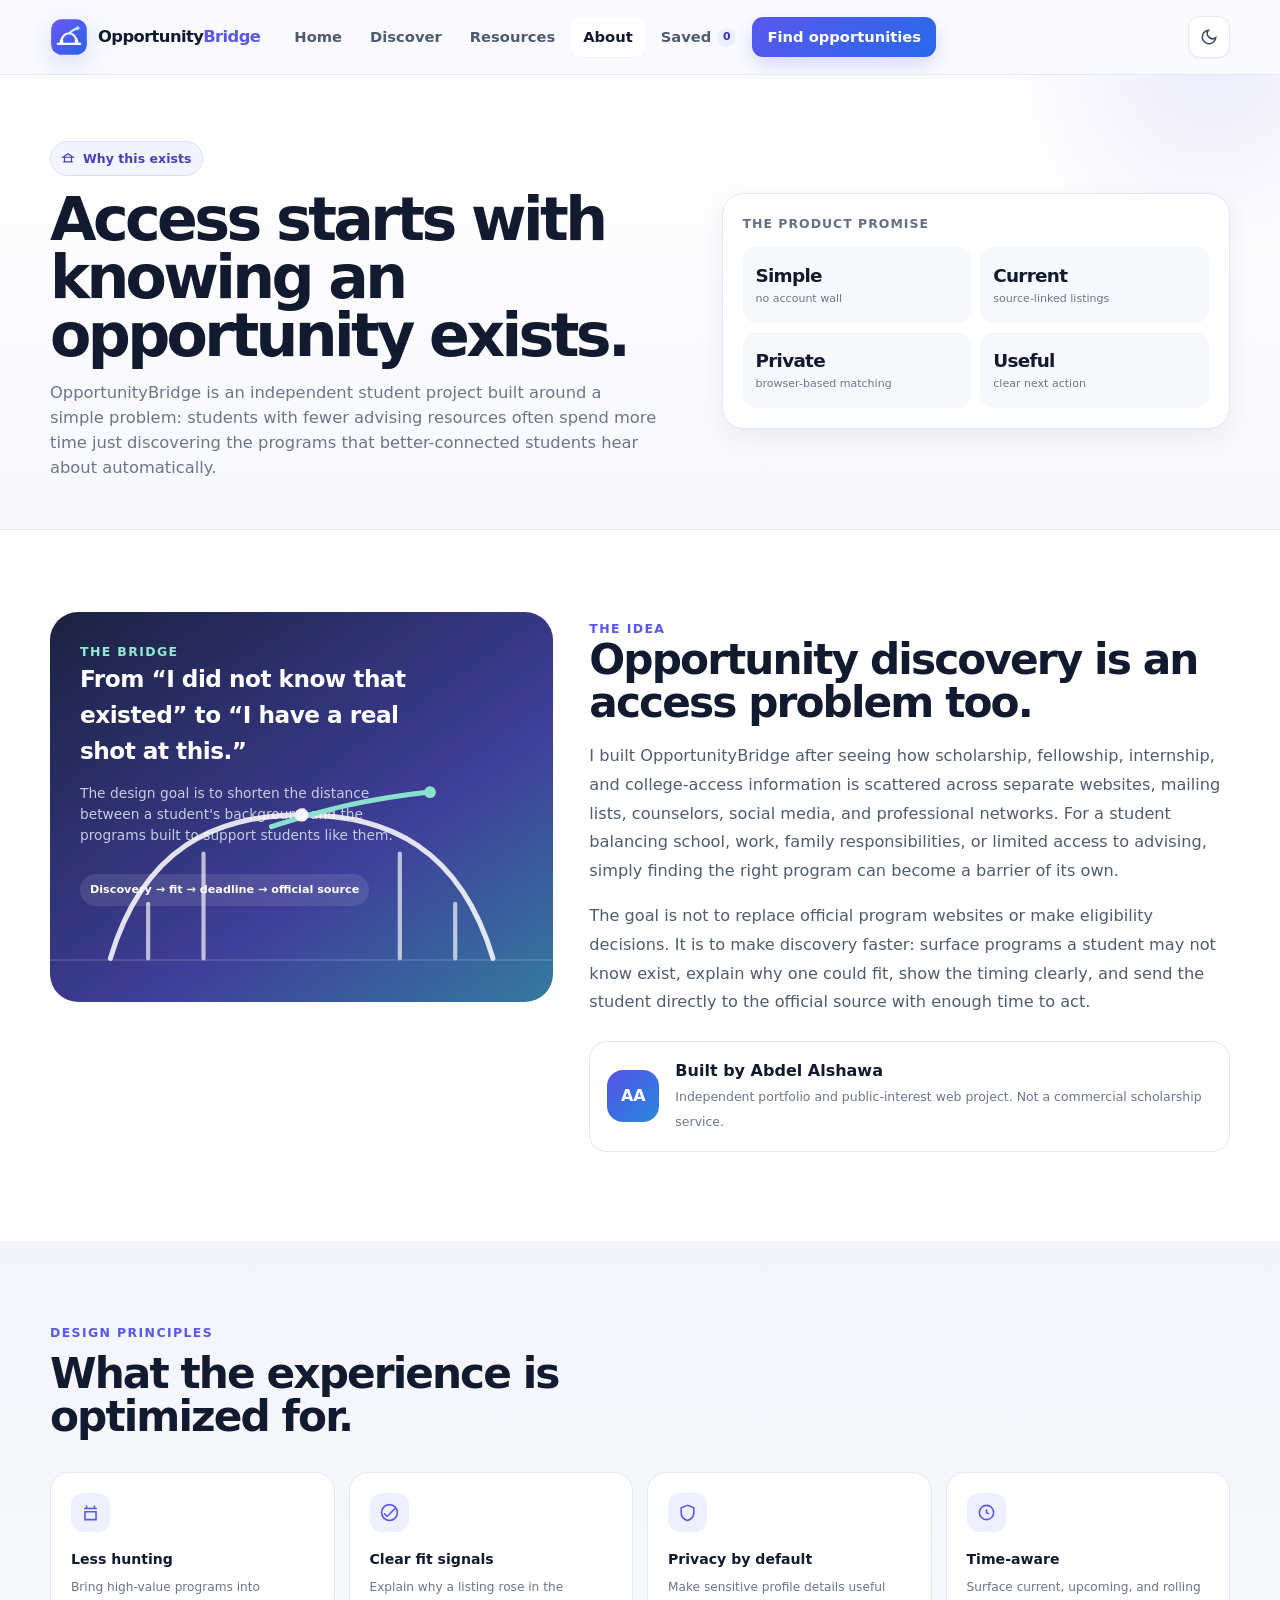
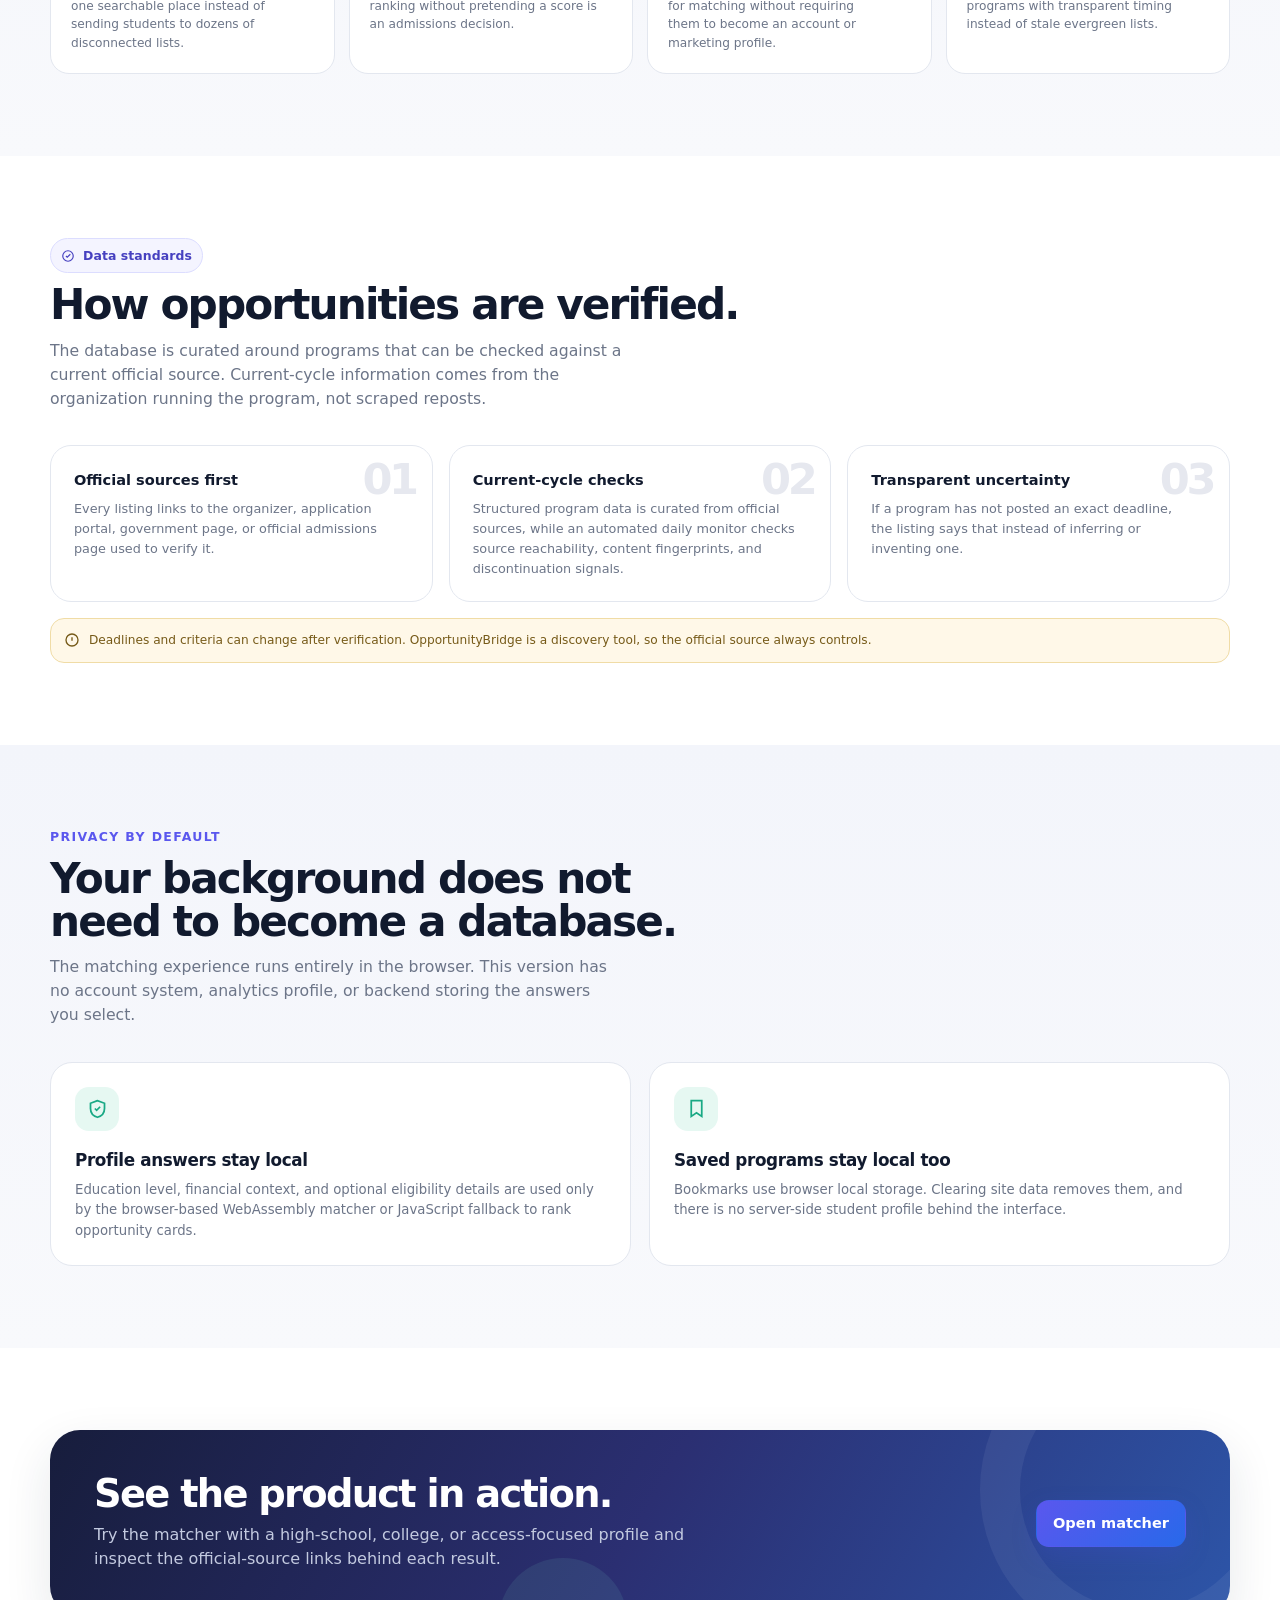
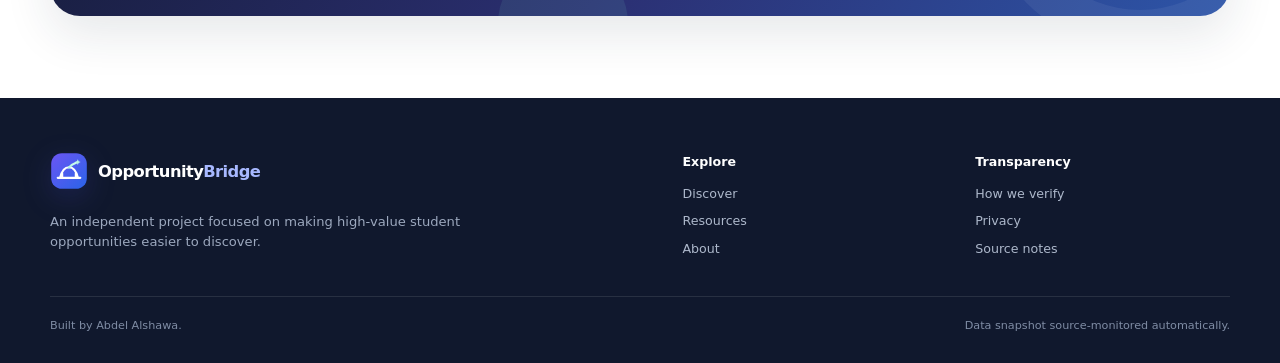
==== commit 634af96d: "Add files via upload Replace site with OpportunityBridge overhaul" ====
--- a/about.html
+++ b/about.html
@@ -1,6 +1,7 @@
 <!doctype html>
 <html lang="en">
-<head><meta charset="utf-8"><meta name="viewport" content="width=device-width, initial-scale=1"><meta name="description" content="Why OpportunityBridge exists, how opportunity data is verified, and how the matching experience protects student privacy."><meta name="theme-color" content="#5a57ee"><title>About | OpportunityBridge</title><link rel="icon" href="favicon.svg" type="image/svg+xml"><link rel="stylesheet" href="styles.css"></head>
+<head><meta charset="utf-8"><meta name="viewport" content="width=device-width, initial-scale=1"><meta name="description" content="Why OpportunityBridge exists, how opportunity data is verified, and how the matching experience protects student privacy."><meta name="theme-color" content="#5a57ee"><script src="theme.js"></script>
+  <title>About | OpportunityBridge</title><link rel="icon" href="favicon.svg" type="image/svg+xml"><link rel="stylesheet" href="styles.css"></head>
 <body>
 <a class="skip-link" href="#main">Skip to content</a>
 <header class="site-header"><div class="container nav"><a class="brand" href="index.html"><span class="brand-mark"><img src="logo-mark.svg" alt=""></span><span class="brand-name">Opportunity<span>Bridge</span></span></a><button class="mobile-menu" aria-label="Open navigation" aria-expanded="false"><svg viewBox="0 0 24 24" fill="none" stroke="currentColor" stroke-width="2"><path d="M4 7h16M4 12h16M4 17h16"/></svg></button><nav class="nav-links"><a href="index.html">Home</a><a href="discover.html">Discover</a><a href="resources.html">Resources</a><a class="active" href="about.html">About</a><a class="saved-nav" href="discover.html?saved=1">Saved <span class="saved-count" data-saved-count>0</span></a><a class="nav-cta" href="discover.html">Find opportunities</a></nav></div></header>
@@ -9,13 +10,13 @@
 
 <section class="section white"><div class="container story-layout"><div class="story-visual"><div class="kicker" style="color:#91ead3">The bridge</div><h3>From “I did not know that existed” to “I have a real shot at this.”</h3><p>The design goal is to shorten the distance between a student's background and the programs built to support students like them.</p><span class="quote-chip">Discovery → fit → deadline → official source</span><svg class="bridge-art" viewBox="0 0 600 250" fill="none" xmlns="http://www.w3.org/2000/svg"><path d="M0 218H600" stroke="rgba(255,255,255,.18)" stroke-width="2"/><path d="M72 216C111 85 197 45 300 45C403 45 489 85 528 216" stroke="rgba(255,255,255,.9)" stroke-width="6" stroke-linecap="round"/><path d="M117 216V151M483 216V151M183 216V91M417 216V91" stroke="rgba(255,255,255,.7)" stroke-width="5" stroke-linecap="round"/><path d="M264 59C327 39 376 26 450 18" stroke="#8EE9D0" stroke-width="6" stroke-linecap="round"/><circle cx="453" cy="18" r="7" fill="#8EE9D0"/><circle cx="300" cy="45" r="8" fill="#fff"/></svg></div><div class="story-copy"><div class="kicker">The idea</div><h2>Opportunity discovery is an access problem too.</h2><p>I built OpportunityBridge after seeing how scholarship, fellowship, internship, and college-access information is scattered across separate websites, mailing lists, counselors, social media, and professional networks. For a student balancing school, work, family responsibilities, or limited access to advising, simply finding the right program can become a barrier of its own.</p><p>The goal is not to replace official program websites or make eligibility decisions. It is to make discovery faster: surface programs a student may not know exist, explain why one could fit, show the timing clearly, and send the student directly to the official source with enough time to act.</p><div class="founder-card"><div class="founder-avatar">AA</div><div><strong>Built by Abdel Alshawa</strong><span>Independent portfolio and public-interest web project. Not a commercial scholarship service.</span></div></div></div></div></section>
 
-<section class="section tint"><div class="container"><div class="section-head"><div class="section-copy"><div class="kicker">Design principles</div><h2>What the experience is optimized for.</h2></div></div><div class="principles-grid"><article class="principle-card"><div class="principle-icon"><svg viewBox="0 0 24 24" fill="none" stroke="currentColor" stroke-width="2"><path d="M4 7h16M7 3v4m10-4v4M5 11h14v10H5z"/></svg></div><strong>Less hunting</strong><p>Bring high-value programs into one searchable place instead of sending students to dozens of disconnected lists.</p></article><article class="principle-card"><div class="principle-icon"><svg viewBox="0 0 24 24" fill="none" stroke="currentColor" stroke-width="2"><path d="m5 13 4 4L19 7"/><circle cx="12" cy="12" r="10"/></svg></div><strong>Clear fit signals</strong><p>Explain why a listing rose in the ranking without pretending a score is an admissions decision.</p></article><article class="principle-card"><div class="principle-icon"><svg viewBox="0 0 24 24" fill="none" stroke="currentColor" stroke-width="2"><path d="M12 3 4 6v6c0 5 3.4 8.7 8 10 4.6-1.3 8-5 8-10V6l-8-3Z"/></svg></div><strong>Privacy by default</strong><p>Make sensitive profile details useful for matching without requiring them to become an account or marketing profile.</p></article><article class="principle-card"><div class="principle-icon"><svg viewBox="0 0 24 24" fill="none" stroke="currentColor" stroke-width="2"><path d="M12 8v4l3 2"/><circle cx="12" cy="12" r="9"/></svg></div><strong>Time-aware</strong><p>Surface current, upcoming, and rolling programs with transparent timing instead of stale evergreen lists.</p></article></div></div></section>
+<section class="section tint" id="system"><div class="container"><div class="section-head"><div class="section-copy"><div class="kicker">Design principles</div><h2>What the experience is optimized for.</h2></div></div><div class="principles-grid"><article class="principle-card"><div class="principle-icon"><svg viewBox="0 0 24 24" fill="none" stroke="currentColor" stroke-width="2"><path d="M4 7h16M7 3v4m10-4v4M5 11h14v10H5z"/></svg></div><strong>Less hunting</strong><p>Bring high-value programs into one searchable place instead of sending students to dozens of disconnected lists.</p></article><article class="principle-card"><div class="principle-icon"><svg viewBox="0 0 24 24" fill="none" stroke="currentColor" stroke-width="2"><path d="m5 13 4 4L19 7"/><circle cx="12" cy="12" r="10"/></svg></div><strong>Clear fit signals</strong><p>Explain why a listing rose in the ranking without pretending a score is an admissions decision.</p></article><article class="principle-card"><div class="principle-icon"><svg viewBox="0 0 24 24" fill="none" stroke="currentColor" stroke-width="2"><path d="M12 3 4 6v6c0 5 3.4 8.7 8 10 4.6-1.3 8-5 8-10V6l-8-3Z"/></svg></div><strong>Privacy by default</strong><p>Make sensitive profile details useful for matching without requiring them to become an account or marketing profile.</p></article><article class="principle-card"><div class="principle-icon"><svg viewBox="0 0 24 24" fill="none" stroke="currentColor" stroke-width="2"><path d="M12 8v4l3 2"/><circle cx="12" cy="12" r="9"/></svg></div><strong>Time-aware</strong><p>Surface current, upcoming, and rolling programs with transparent timing instead of stale evergreen lists.</p></article></div></div></section>
 
-<section class="section white" id="verification"><div class="container"><div class="section-head"><div class="section-copy"><div class="eyebrow"><svg viewBox="0 0 24 24" fill="none" stroke="currentColor" stroke-width="2"><circle cx="12" cy="12" r="9"/><path d="m8.5 12 2.2 2.2L16 9"/></svg> Data standards</div><h2>How opportunities are verified.</h2><p>The database is curated around programs that can be checked against a current official source. Current-cycle information comes from the organization running the program, not scraped reposts.</p></div></div><div class="method-grid"><article class="method-card"><strong>Official sources first</strong><p>Every listing links to the organizer, application portal, government page, or official admissions page used to verify it.</p></article><article class="method-card"><strong>Current-cycle checks</strong><p>The current data snapshot was researched for the 2026–2027 cycle and verified on September 4, 2026.</p></article><article class="method-card"><strong>Transparent uncertainty</strong><p>If a program has not posted an exact deadline, the listing says that instead of inferring or inventing one.</p></article></div><div style="height:16px"></div><div class="disclaimer"><svg viewBox="0 0 24 24" fill="none" stroke="currentColor" stroke-width="2"><circle cx="12" cy="12" r="9"/><path d="M12 8v5M12 17h.01"/></svg><span>Deadlines and criteria can change after verification. OpportunityBridge is a discovery tool, so the official source always controls.</span></div></div></section>
+<section class="section white" id="verification"><div class="container"><div class="section-head"><div class="section-copy"><div class="eyebrow"><svg viewBox="0 0 24 24" fill="none" stroke="currentColor" stroke-width="2"><circle cx="12" cy="12" r="9"/><path d="m8.5 12 2.2 2.2L16 9"/></svg> Data standards</div><h2>How opportunities are verified.</h2><p>The database is curated around programs that can be checked against a current official source. Current-cycle information comes from the organization running the program, not scraped reposts.</p></div></div><div class="method-grid"><article class="method-card"><strong>Official sources first</strong><p>Every listing links to the organizer, application portal, government page, or official admissions page used to verify it.</p></article><article class="method-card"><strong>Current-cycle checks</strong><p>Structured program data is curated from official sources, while an automated daily monitor checks source reachability, content fingerprints, and discontinuation signals.</p></article><article class="method-card"><strong>Transparent uncertainty</strong><p>If a program has not posted an exact deadline, the listing says that instead of inferring or inventing one.</p></article></div><div style="height:16px"></div><div class="disclaimer"><svg viewBox="0 0 24 24" fill="none" stroke="currentColor" stroke-width="2"><circle cx="12" cy="12" r="9"/><path d="M12 8v5M12 17h.01"/></svg><span>Deadlines and criteria can change after verification. OpportunityBridge is a discovery tool, so the official source always controls.</span></div></div></section>
 
-<section class="section tint" id="privacy"><div class="container"><div class="section-head"><div class="section-copy"><div class="kicker">Privacy by default</div><h2>Your background does not need to become a database.</h2><p>The matching experience runs entirely in the browser. This version has no account system, analytics profile, or backend storing the answers you select.</p></div></div><div class="privacy-grid"><article class="privacy-feature"><div class="feature-icon"><svg viewBox="0 0 24 24" fill="none" stroke="currentColor" stroke-width="2"><path d="M12 3 4 6v6c0 5 3.4 8.7 8 10 4.6-1.3 8-5 8-10V6l-8-3Z"/><path d="m9 12 2 2 4-4"/></svg></div><h3>Profile answers stay local</h3><p>Education level, financial context, and optional eligibility details are used only by JavaScript on your device to rank the opportunity cards.</p></article><article class="privacy-feature"><div class="feature-icon"><svg viewBox="0 0 24 24" fill="none" stroke="currentColor" stroke-width="2"><path d="M6 3h12v18l-6-4-6 4z"/></svg></div><h3>Saved programs stay local too</h3><p>Bookmarks use browser local storage. Clearing site data removes them, and there is no server-side student profile behind the interface.</p></article></div></div></section>
+<section class="section tint" id="privacy"><div class="container"><div class="section-head"><div class="section-copy"><div class="kicker">Privacy by default</div><h2>Your background does not need to become a database.</h2><p>The matching experience runs entirely in the browser. This version has no account system, analytics profile, or backend storing the answers you select.</p></div></div><div class="privacy-grid"><article class="privacy-feature"><div class="feature-icon"><svg viewBox="0 0 24 24" fill="none" stroke="currentColor" stroke-width="2"><path d="M12 3 4 6v6c0 5 3.4 8.7 8 10 4.6-1.3 8-5 8-10V6l-8-3Z"/><path d="m9 12 2 2 4-4"/></svg></div><h3>Profile answers stay local</h3><p>Education level, financial context, and optional eligibility details are used only by the browser-based WebAssembly matcher or JavaScript fallback to rank opportunity cards.</p></article><article class="privacy-feature"><div class="feature-icon"><svg viewBox="0 0 24 24" fill="none" stroke="currentColor" stroke-width="2"><path d="M6 3h12v18l-6-4-6 4z"/></svg></div><h3>Saved programs stay local too</h3><p>Bookmarks use browser local storage. Clearing site data removes them, and there is no server-side student profile behind the interface.</p></article></div></div></section>
 <section class="section white"><div class="container"><div class="cta-band"><div><h2>See the product in action.</h2><p>Try the matcher with a high-school, college, or access-focused profile and inspect the official-source links behind each result.</p></div><a class="btn btn-primary" href="discover.html">Open matcher</a></div></div></section>
 </main>
-<footer class="site-footer"><div class="container"><div class="footer-grid"><div><a class="brand" href="index.html"><span class="brand-mark"><img src="logo-mark.svg" alt=""></span><span class="brand-name">Opportunity<span>Bridge</span></span></a><p>An independent project focused on making high-value student opportunities easier to discover.</p></div><div class="footer-links"><strong>Explore</strong><a href="discover.html">Discover</a><a href="resources.html">Resources</a><a href="about.html">About</a></div><div class="footer-links"><strong>Transparency</strong><a href="#verification">How we verify</a><a href="#privacy">Privacy</a><a href="sources.html">Source notes</a></div></div><div class="footer-bottom"><span>Built by Abdel Alshawa.</span><span>Data snapshot verified September 4, 2026.</span></div></div></footer>
+<footer class="site-footer"><div class="container"><div class="footer-grid"><div><a class="brand" href="index.html"><span class="brand-mark"><img src="logo-mark.svg" alt=""></span><span class="brand-name">Opportunity<span>Bridge</span></span></a><p>An independent project focused on making high-value student opportunities easier to discover.</p></div><div class="footer-links"><strong>Explore</strong><a href="discover.html">Discover</a><a href="resources.html">Resources</a><a href="about.html">About</a></div><div class="footer-links"><strong>Transparency</strong><a href="#verification">How we verify</a><a href="#privacy">Privacy</a><a href="sources.html">Source notes</a></div></div><div class="footer-bottom"><span>Built by Abdel Alshawa.</span><span>Data snapshot source-monitored automatically.</span></div></div></footer>
 <div class="toast" id="toast" role="status" aria-live="polite"><div class="toast-icon"><svg viewBox="0 0 24 24" fill="none" stroke="currentColor" stroke-width="2"><path d="m5 13 4 4L19 7"/></svg></div><div><strong id="toast-title">Saved</strong><span id="toast-copy">Opportunity added to your list.</span></div></div>
-<script src="data.js"></script><script src="app.js"></script></body></html>
+<script src="data.js"></script><script src="verification.js"></script><script src="app.js"></script></body></html>
--- a/styles.css
+++ b/styles.css
@@ -571,3 +571,110 @@
   .resource-hero-visual { grid-template-columns: 1fr; }
   .mini-tool.wide { grid-column: auto; }
 }
+
+/* OpportunityBridge V5: responsive match panel, themes, and diagnostics */
+:root { --header-h: 74px; color-scheme: light; }
+html[data-theme="dark"] {
+  color-scheme: dark;
+  --bg:#0c1220; --bg-deep:#111827; --surface:#131c2e; --surface-2:#172236; --ink:#edf2ff; --ink-soft:#c6d0e1; --muted:#91a0b8;
+  --line:#27344a; --line-strong:#34435d; --brand:#8d8aff; --brand-2:#5aa2ff; --brand-dark:#c0beff; --brand-soft:#25284f;
+  --mint:#45d0ad; --mint-soft:#123b35; --amber:#f2b852; --amber-soft:#3a2c12; --rose:#ff7f98; --rose-soft:#3d1e29;
+  --blue-soft:#172c4b; --violet:#b293ff; --violet-soft:#2d2347;
+  --shadow-xs:0 1px 2px rgba(0,0,0,.22); --shadow-sm:0 10px 28px rgba(0,0,0,.22); --shadow-md:0 20px 55px rgba(0,0,0,.30); --shadow-lg:0 32px 90px rgba(0,0,0,.42);
+}
+html[data-theme="dark"] body { background:var(--bg); color:var(--ink); }
+html[data-theme="dark"] .site-header { border-color:rgba(50,65,88,.8); background:rgba(12,18,32,.84); }
+html[data-theme="dark"] .nav-links > a { color:#a9b5ca; }
+html[data-theme="dark"] .nav-links > a:hover, html[data-theme="dark"] .nav-links > a.active { color:var(--ink); background:#192439; }
+html[data-theme="dark"] .hero, html[data-theme="dark"] .page-hero { background:linear-gradient(180deg,#101829,#0d1525); border-color:var(--line); }
+html[data-theme="dark"] .hero::before { opacity:.16; }
+html[data-theme="dark"] .hero-copy, html[data-theme="dark"] .page-hero p, html[data-theme="dark"] .section-head p, html[data-theme="dark"] .card-summary, html[data-theme="dark"] .modal-lead { color:var(--muted); }
+html[data-theme="dark"] .quick-match, html[data-theme="dark"] .product-window, html[data-theme="dark"] .step-card, html[data-theme="dark"] .opportunity-card, html[data-theme="dark"] .results-toolbar, html[data-theme="dark"] .filter-panel, html[data-theme="dark"] .hero-side-panel, html[data-theme="dark"] .resource-item, html[data-theme="dark"] .mini-tool, html[data-theme="dark"] .modal, html[data-theme="dark"] .source-controls, html[data-theme="dark"] .stats-strip { background:var(--surface); border-color:var(--line); }
+html[data-theme="dark"] .section.white, html[data-theme="dark"] .logo-strip { background:#0f1727; border-color:var(--line); }
+html[data-theme="dark"] .section.tint { background:linear-gradient(180deg,#111a2b,#0d1524); }
+html[data-theme="dark"] .product-bar, html[data-theme="dark"] .product-sidebar, html[data-theme="dark"] .mock-main, html[data-theme="dark"] .mock-card, html[data-theme="dark"] .mock-search, html[data-theme="dark"] .quick-field select, html[data-theme="dark"] .side-metric, html[data-theme="dark"] .field select, html[data-theme="dark"] .field input[type="text"], html[data-theme="dark"] .search-control, html[data-theme="dark"] .toolbar-controls select, html[data-theme="dark"] .toggle-button, html[data-theme="dark"] .btn-secondary, html[data-theme="dark"] .bookmark, html[data-theme="dark"] .modal-section, html[data-theme="dark"] .meta-box, html[data-theme="dark"] .match-reasons, html[data-theme="dark"] .sensitive-note, html[data-theme="dark"] .profile-group { background:var(--surface-2); color:var(--ink); border-color:var(--line); }
+html[data-theme="dark"] .filter-head { background:linear-gradient(145deg,#19243a,#152138); border-color:var(--line); }
+html[data-theme="dark"] .profile-progress::after, html[data-theme="dark"] .match-ring::after { background:var(--surface); }
+html[data-theme="dark"] .results-note { background:#302613; color:#f2d58e; border-color:#58441c; }
+html[data-theme="dark"] .pill-closed { background:#222c3d; color:#a5afc0; }
+html[data-theme="dark"] .tag, html[data-theme="dark"] .profile-chip { background:#202b3e; color:#bac5d7; }
+html[data-theme="dark"] .modal-footer { background:rgba(19,28,46,.95); border-color:var(--line); }
+html[data-theme="dark"] .modal-close { background:#172236; border-color:var(--line); color:#c4cee0; }
+html[data-theme="dark"] .toast { background:rgba(19,28,46,.97); border-color:var(--line); }
+html[data-theme="dark"] .nav-links { border-color:var(--line); }
+
+.theme-toggle { width:42px; height:42px; flex:0 0 auto; margin-left:auto; display:grid; place-items:center; border:1px solid var(--line); border-radius:12px; background:var(--surface); color:var(--ink-soft); box-shadow:var(--shadow-xs); }
+.theme-toggle:hover { color:var(--brand); border-color:var(--line-strong); }
+.theme-toggle svg { width:18px; height:18px; }
+.nav-links { margin-left:0; }
+
+/* Independent left-pane scrolling: page length no longer controls access to profile actions. */
+.filter-panel { top:calc(var(--header-h) + 16px); max-height:calc(100vh - var(--header-h) - 32px); display:flex; flex-direction:column; overflow:hidden; }
+.filter-head { flex:0 0 auto; }
+.filter-body { flex:1 1 auto; min-height:0; overflow-y:auto; overscroll-behavior:contain; scrollbar-width:thin; scrollbar-color:var(--line-strong) transparent; padding:18px; }
+.filter-actions-fixed { flex:0 0 auto; padding:12px 18px 16px; border-top:1px solid var(--line); background:var(--surface); box-shadow:0 -10px 24px rgba(31,42,68,.04); display:grid; grid-template-columns:1.15fr .85fr; gap:8px; }
+.filter-actions-fixed .btn { width:100%; }
+
+.profile-group { margin:0 0 13px; border:1px solid var(--line); border-radius:13px; background:#fbfcfe; overflow:hidden; }
+.profile-group summary { list-style:none; cursor:pointer; padding:11px 12px; display:flex; align-items:center; justify-content:space-between; gap:10px; color:var(--ink-soft); font-size:.76rem; font-weight:800; }
+.profile-group summary::-webkit-details-marker { display:none; }
+.profile-group summary::after { content:'+'; width:20px; height:20px; border-radius:7px; display:grid; place-items:center; background:var(--brand-soft); color:var(--brand); font-size:.86rem; }
+.profile-group[open] summary::after { content:'−'; }
+.profile-group summary small { margin-left:auto; color:var(--muted); font-size:.61rem; font-weight:700; }
+.profile-group > .check-list, .profile-group > .field { padding:0 12px 12px; }
+.compact-field { margin:0; }
+.two-col-checks { grid-template-columns:1fr 1fr; gap:8px 10px; }
+.chip-check-grid { display:grid; grid-template-columns:1fr 1fr; gap:7px; }
+.chip-check { display:block !important; margin:0 !important; }
+.chip-check input { position:absolute; opacity:0; pointer-events:none; }
+.chip-check span { display:block; border:1px solid var(--line); border-radius:10px; padding:7px 8px; background:var(--surface); color:var(--muted); font-size:.68rem; font-weight:700; text-align:center; transition:.15s ease; }
+.chip-check input:checked + span { border-color:#bfc0ff; color:var(--brand-dark); background:var(--brand-soft); box-shadow:inset 0 0 0 1px rgba(90,87,238,.08); }
+
+.diagnostics-toggle { margin-left:auto; }
+.diagnostics-panel { margin:0 0 14px; border:1px solid var(--line); border-radius:18px; background:var(--surface); padding:16px; box-shadow:var(--shadow-xs); }
+.diag-head { display:flex; align-items:center; justify-content:space-between; gap:14px; margin-bottom:13px; }
+.diag-head h3 { margin:3px 0 0; font-size:1rem; }
+.diag-grid { display:grid; grid-template-columns:repeat(4,minmax(0,1fr)); gap:9px; }
+.diag-metric { padding:11px; border:1px solid var(--line); border-radius:12px; background:var(--surface-2); min-width:0; }
+.diag-metric span { display:block; color:var(--muted); font-size:.65rem; }
+.diag-metric strong { display:block; margin-top:3px; font-size:.78rem; overflow-wrap:anywhere; }
+.diag-note { margin:11px 0 0; color:var(--muted); font-size:.69rem; }
+.diag-note code { font-family:ui-monospace,SFMono-Regular,Menlo,monospace; }
+.pill-attention { color:#c2415d; background:var(--rose-soft); }
+
+/* Centering/alignment consistency */
+.hero-side-panel, .side-metric, .results-toolbar, .opportunity-card { min-width:0; }
+.side-metric { display:flex; flex-direction:column; justify-content:center; min-height:76px; text-align:left; }
+.results-toolbar, .results-note, .diagnostics-panel, .results-grid { width:100%; }
+.card-title-wrap { min-width:0; flex:1; }
+.card-title-wrap h3 { overflow-wrap:anywhere; }
+.toolbar-controls > * { flex-shrink:0; }
+.search-wrap { flex:1 1 260px; }
+
+@media (max-width:1020px) {
+  :root { --header-h:74px; }
+  .filter-panel { position:fixed; inset:calc(var(--header-h) + 8px) 12px 12px; z-index:80; max-height:none; display:none; border-radius:20px; box-shadow:var(--shadow-lg); }
+  .filter-panel.mobile-open { display:flex; }
+  .filter-actions-fixed { position:relative; padding-bottom:max(14px,env(safe-area-inset-bottom)); }
+  .diagnostics-toggle { margin-left:0; }
+}
+@media (max-width:760px) {
+  :root { --header-h:66px; }
+  .theme-toggle { width:40px; height:40px; }
+  .nav-links { background:var(--surface); }
+  .two-col-checks, .chip-check-grid { grid-template-columns:1fr; }
+  .filter-actions-fixed { grid-template-columns:1fr 1fr; }
+  .diag-grid { grid-template-columns:1fr 1fr; }
+  .diag-head { align-items:flex-start; flex-direction:column; }
+  .toolbar-controls select, .toggle-button { flex:1 1 auto; }
+  .diagnostics-toggle { flex-basis:100%; justify-content:center; }
+}
+@media (max-width:430px) {
+  .filter-actions-fixed { grid-template-columns:1fr; }
+  .diag-grid { grid-template-columns:1fr; }
+}
+.filter-close { display:none; position:absolute; right:14px; top:13px; z-index:2; width:34px; height:34px; border:1px solid var(--line); border-radius:10px; background:var(--surface); color:var(--muted); font-size:1.25rem; line-height:1; }
+@media (max-width:1020px) {
+  .filter-close { display:grid; place-items:center; }
+  .filter-head { position:relative; padding-right:58px; }
+}
